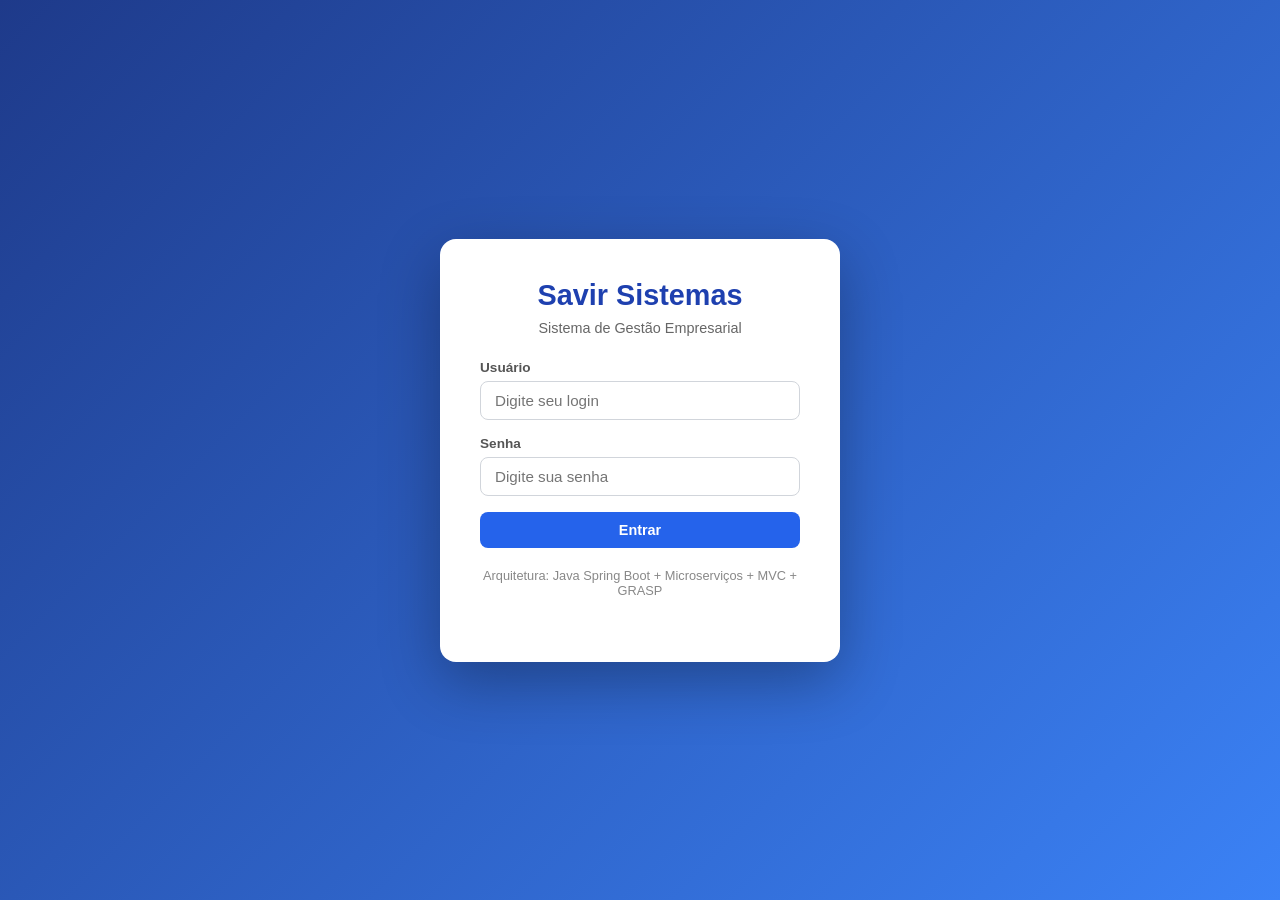
==== frontend/index.html @ a827de11 "Initial commit for Java EB deployment" ====
<!DOCTYPE html>
<html lang="pt-br">
<head>
  <meta charset="UTF-8">
  <meta name="viewport" content="width=device-width, initial-scale=1.0">
  <title>Savir Sistemas - Login</title>
  <link rel="stylesheet" href="css/style.css">
</head>
<body>
  <div class="login-container">
    <div class="login-card">
      <h2>Savir Sistemas</h2>
      <p>Sistema de Gestão Empresarial</p>
      <div id="error-msg" class="alert alert-error hidden"></div>
      <form id="login-form">
        <div class="form-group">
          <label for="login">Usuário</label>
          <input type="text" id="login" placeholder="Digite seu login" required>
        </div>
        <div class="form-group">
          <label for="password">Senha</label>
          <input type="password" id="password" placeholder="Digite sua senha" required>
        </div>
        <button type="submit" class="btn btn-primary" id="btn-login">Entrar</button>
      </form>
      <p style="text-align:center; margin-top:20px; color:#888; font-size:0.8rem;">
        Arquitetura: Java Spring Boot + Microserviços + MVC + GRASP
      </p>
    </div>
  </div>
  <script src="js/app.js"></script>
  <script>
    if (isLoggedIn()) window.location.href = 'dashboard.html';
    document.getElementById('login-form').addEventListener('submit', async (e) => {
      e.preventDefault();
      const btn = document.getElementById('btn-login');
      const err = document.getElementById('error-msg');
      btn.textContent = 'Entrando...'; btn.disabled = true;
      err.classList.add('hidden');
      try {
        await login(document.getElementById('login').value, document.getElementById('password').value);
      } catch (ex) {
        err.textContent = ex.message; err.classList.remove('hidden');
        btn.textContent = 'Entrar'; btn.disabled = false;
      }
    });
  </script>
</body>
</html>
---- frontend/css/style.css ----
/* ===== Savir Sistemas — CSS Puro (sem CDN) ===== */
* { margin: 0; padding: 0; box-sizing: border-box; }

body {
  font-family: 'Segoe UI', Tahoma, Geneva, Verdana, sans-serif;
  background: #f0f2f5;
  color: #333;
  min-height: 100vh;
}

/* Header */
.header {
  background: linear-gradient(135deg, #1e40af, #3b82f6);
  color: white;
  padding: 12px 24px;
  display: flex;
  justify-content: space-between;
  align-items: center;
  box-shadow: 0 2px 8px rgba(0,0,0,0.15);
}
.header h1 { font-size: 1.4rem; font-weight: 700; }
.header nav { display: flex; gap: 16px; align-items: center; }
.header nav a { color: rgba(255,255,255,0.9); text-decoration: none; font-size: 0.9rem; }
.header nav a:hover { color: white; }
.header .user-info { font-size: 0.85rem; color: rgba(255,255,255,0.8); }
.btn-logout {
  background: rgba(255,255,255,0.2);
  color: white;
  border: 1px solid rgba(255,255,255,0.3);
  padding: 6px 16px;
  border-radius: 6px;
  cursor: pointer;
  font-size: 0.85rem;
}
.btn-logout:hover { background: rgba(255,255,255,0.3); }

/* Login Page */
.login-container {
  display: flex;
  justify-content: center;
  align-items: center;
  min-height: 100vh;
  background: linear-gradient(135deg, #1e3a8a, #3b82f6);
}
.login-card {
  background: white;
  padding: 40px;
  border-radius: 16px;
  box-shadow: 0 20px 60px rgba(0,0,0,0.3);
  width: 100%;
  max-width: 400px;
}
.login-card h2 { text-align: center; color: #1e40af; margin-bottom: 8px; font-size: 1.8rem; }
.login-card p { text-align: center; color: #666; margin-bottom: 24px; font-size: 0.9rem; }

/* Forms */
.form-group { margin-bottom: 16px; }
.form-group label { display: block; font-weight: 600; margin-bottom: 6px; color: #555; font-size: 0.85rem; }
.form-group input, .form-group select {
  width: 100%;
  padding: 10px 14px;
  border: 1px solid #d1d5db;
  border-radius: 8px;
  font-size: 0.95rem;
  transition: border-color 0.2s;
}
.form-group input:focus, .form-group select:focus {
  outline: none;
  border-color: #3b82f6;
  box-shadow: 0 0 0 3px rgba(59,130,246,0.15);
}
.form-group input[readonly], .form-group input:disabled, .form-group select:disabled {
  background: #f3f4f6;
  color: #9ca3af;
  cursor: not-allowed;
}

/* Buttons */
.btn {
  padding: 10px 20px;
  border: none;
  border-radius: 8px;
  cursor: pointer;
  font-size: 0.9rem;
  font-weight: 600;
  transition: all 0.2s;
}
.btn-primary { background: #2563eb; color: white; width: 100%; }
.btn-primary:hover { background: #1d4ed8; }
.btn-success { background: #2563eb; color: white; }
.btn-success:hover { background: #1d4ed8; }
.btn-secondary { background: #e5e7eb; color: #374151; }
.btn-secondary:hover { background: #d1d5db; }
.btn-danger { background: #ef4444; color: white; }
.btn-danger:hover { background: #dc2626; }
.btn-sm { padding: 6px 14px; font-size: 0.8rem; }

/* Container */
.container { max-width: 1100px; margin: 24px auto; padding: 0 20px; }

/* Cards */
.card {
  background: white;
  border-radius: 12px;
  box-shadow: 0 1px 3px rgba(0,0,0,0.1);
  padding: 24px;
  margin-bottom: 20px;
}
.card-header {
  display: flex;
  justify-content: space-between;
  align-items: center;
  margin-bottom: 20px;
}
.card-header h2 { font-size: 1.5rem; color: #1f2937; }

/* Tables */
table { width: 100%; border-collapse: collapse; }
thead { background: #f9fafb; }
th { padding: 12px 16px; text-align: left; font-size: 0.75rem; font-weight: 600; color: #6b7280; text-transform: uppercase; letter-spacing: 0.05em; }
td { padding: 12px 16px; font-size: 0.9rem; border-top: 1px solid #f3f4f6; }
tr:hover { background: #f9fafb; }
.action-btn { background: none; border: none; cursor: pointer; font-size: 0.85rem; font-weight: 600; margin-right: 8px; }
.action-edit { color: #4f46e5; }
.action-edit:hover { color: #3730a3; }
.action-delete { color: #ef4444; }
.action-delete:hover { color: #dc2626; }

/* Dashboard */
.stats-grid { display: grid; grid-template-columns: repeat(auto-fit, minmax(200px, 1fr)); gap: 16px; margin-bottom: 24px; }
.stat-card {
  background: white;
  border-radius: 12px;
  padding: 24px;
  box-shadow: 0 1px 3px rgba(0,0,0,0.1);
  text-align: center;
}
.stat-card .stat-number { font-size: 2.5rem; font-weight: 700; color: #2563eb; }
.stat-card .stat-label { color: #6b7280; font-size: 0.9rem; margin-top: 4px; }

/* Modal overlay */
.modal-overlay {
  position: fixed; top: 0; left: 0; right: 0; bottom: 0;
  background: rgba(0,0,0,0.5);
  display: flex; justify-content: center; align-items: center;
  z-index: 1000;
}
.modal {
  background: white;
  border-radius: 16px;
  padding: 32px;
  width: 100%;
  max-width: 500px;
  box-shadow: 0 20px 60px rgba(0,0,0,0.3);
}
.modal h3 { margin-bottom: 20px; font-size: 1.3rem; }
.modal-actions { display: flex; gap: 12px; justify-content: flex-end; margin-top: 24px; }

/* Info banner */
.info-banner {
  padding: 12px 16px;
  border-radius: 8px;
  font-size: 0.85rem;
  margin-top: 16px;
}
.info-banner.admin { background: #eff6ff; color: #1e40af; border: 1px solid #bfdbfe; }
.info-banner.user { background: #fefce8; color: #854d0e; border: 1px solid #fde68a; }

/* Alert */
.alert { padding: 12px 16px; border-radius: 8px; margin-bottom: 16px; font-size: 0.9rem; }
.alert-error { background: #fef2f2; color: #991b1b; border: 1px solid #fecaca; }
.alert-success { background: #f0fdf4; color: #166534; border: 1px solid #bbf7d0; }

/* Responsive */
@media (max-width: 768px) {
  .header { flex-direction: column; gap: 8px; }
  .header nav { flex-wrap: wrap; justify-content: center; }
  .card-header { flex-direction: column; gap: 12px; }
  table { font-size: 0.8rem; }
  th, td { padding: 8px; }
  .stats-grid { grid-template-columns: 1fr 1fr; }
}

/* Dropdown */
.dropdown { position: relative; }
.dropdown-menu {
  display: none; position: absolute; top: 100%; left: 0;
  background: white; border-radius: 8px; box-shadow: 0 4px 12px rgba(0,0,0,0.15);
  min-width: 160px; z-index: 100; overflow: hidden;
}
.dropdown-menu.show { display: block; }
.dropdown-menu a {
  display: block; padding: 10px 16px; color: #333; text-decoration: none; font-size: 0.9rem;
}
.dropdown-menu a:hover { background: #f3f4f6; }

.hidden { display: none !important; }
.loading { text-align: center; padding: 40px; color: #6b7280; }
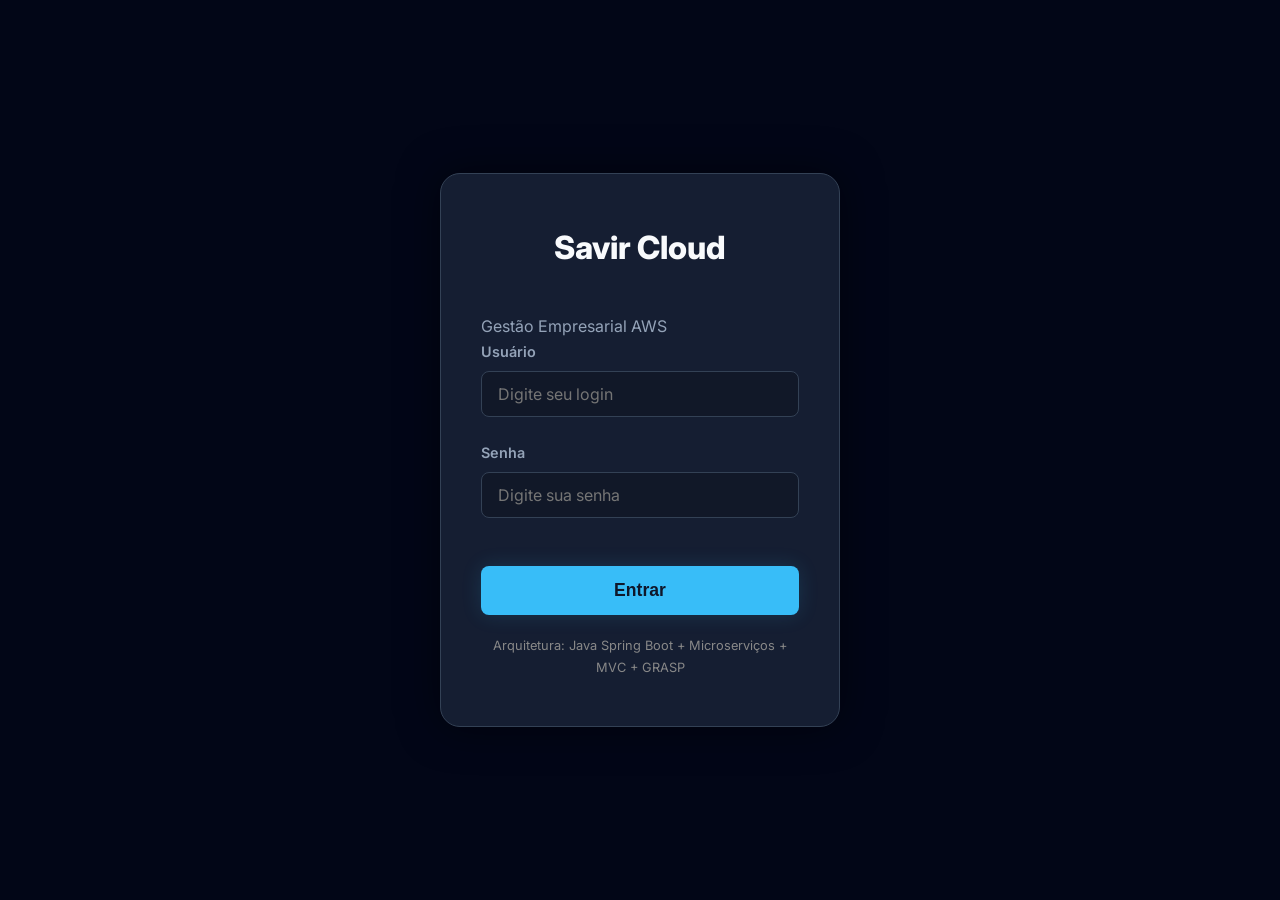
==== commit e9edae97: "Update system name to Savir Cloud and fix index body class" ====
--- a/frontend/index.html
+++ b/frontend/index.html
@@ -3,14 +3,14 @@
 <head>
   <meta charset="UTF-8">
   <meta name="viewport" content="width=device-width, initial-scale=1.0">
-  <title>Savir Sistemas - Login</title>
+  <title>Savir Cloud - Login</title>
   <link rel="stylesheet" href="css/style.css">
 </head>
-<body>
+<body class="login-body">
   <div class="login-container">
     <div class="login-card">
-      <h2>Savir Sistemas</h2>
-      <p>Sistema de Gestão Empresarial</p>
+      <h2>Savir Cloud</h2>
+      <p>Gestão Empresarial AWS</p>
       <div id="error-msg" class="alert alert-error hidden"></div>
       <form id="login-form">
         <div class="form-group">
--- a/frontend/css/style.css
+++ b/frontend/css/style.css
@@ -1,198 +1,382 @@
-/* ===== Savir Sistemas — CSS Puro (sem CDN) ===== */
-* { margin: 0; padding: 0; box-sizing: border-box; }
-
+/* Human-crafted Professional Dark Theme */
+@import url('https://fonts.googleapis.com/css2?family=Inter:wght@400;500;600;700;800&display=swap');
+
+:root {
+  /* Deep Dark Theme Colors */
+  --bg-color: #0b1120; /* Very dark blue/black */
+  --card-bg: #151e32;  /* Elevated dark */
+  --card-hover: #1e293b;
+  
+  --text-primary: #f8fafc;
+  --text-secondary: #94a3b8;
+  --border-color: #334155;
+  
+  /* Vibrant Accents */
+  --accent: #38bdf8; /* Vibrant Sky Blue */
+  --accent-hover: #0ea5e9;
+  --danger: #f43f5e; /* Rose */
+  --success: #10b981; /* Emerald */
+  --warning: #f59e0b;
+  
+  --shadow-sm: 0 4px 6px -1px rgba(0, 0, 0, 0.5);
+  --shadow-glow: 0 0 20px rgba(56, 189, 248, 0.15);
+  --radius: 12px;
+}
+
+* { box-sizing: border-box; margin: 0; padding: 0; }
 body {
-  font-family: 'Segoe UI', Tahoma, Geneva, Verdana, sans-serif;
-  background: #f0f2f5;
-  color: #333;
+  font-family: 'Inter', sans-serif;
+  background-color: var(--bg-color);
+  color: var(--text-primary);
+  line-height: 1.6;
+  -webkit-font-smoothing: antialiased;
+  background-image: radial-gradient(circle at top right, #152445, transparent 400px);
   min-height: 100vh;
 }
 
 /* Header */
 .header {
-  background: linear-gradient(135deg, #1e40af, #3b82f6);
-  color: white;
-  padding: 12px 24px;
+  background-color: rgba(15, 23, 42, 0.7);
+  backdrop-filter: blur(12px);
+  -webkit-backdrop-filter: blur(12px);
+  border-bottom: 1px solid var(--border-color);
+  padding: 0 2rem;
+  height: 70px;
   display: flex;
   justify-content: space-between;
   align-items: center;
-  box-shadow: 0 2px 8px rgba(0,0,0,0.15);
-}
-.header h1 { font-size: 1.4rem; font-weight: 700; }
-.header nav { display: flex; gap: 16px; align-items: center; }
-.header nav a { color: rgba(255,255,255,0.9); text-decoration: none; font-size: 0.9rem; }
-.header nav a:hover { color: white; }
-.header .user-info { font-size: 0.85rem; color: rgba(255,255,255,0.8); }
-.btn-logout {
-  background: rgba(255,255,255,0.2);
-  color: white;
-  border: 1px solid rgba(255,255,255,0.3);
+  position: sticky;
+  top: 0;
+  z-index: 100;
+}
+.header-logo {
+  font-size: 1.3rem;
+  font-weight: 800;
+  display: flex;
+  align-items: center;
+  gap: 12px;
+  letter-spacing: -0.5px;
+  color: #ffffff;
+}
+.header-logo svg {
+  color: var(--accent);
+  filter: drop-shadow(0 0 8px var(--accent));
+}
+
+.nav-menu {
+  display: flex;
+  gap: 24px;
+  align-items: center;
+}
+.nav-link {
+  text-decoration: none;
+  color: var(--text-secondary);
+  font-size: 0.95rem;
+  font-weight: 600;
+  transition: all 0.2s;
+  padding: 8px 16px;
+  border-radius: 8px;
+}
+.nav-link:hover {
+  color: var(--text-primary);
+  background-color: rgba(255, 255, 255, 0.05);
+}
+
+.header-actions {
+  display: flex;
+  align-items: center;
+  gap: 16px;
+}
+.user-badge {
+  display: flex;
+  align-items: center;
+  gap: 8px;
+  font-size: 0.9rem;
+  font-weight: 600;
+  color: var(--accent);
+  background-color: rgba(56, 189, 248, 0.1);
   padding: 6px 16px;
-  border-radius: 6px;
-  cursor: pointer;
-  font-size: 0.85rem;
-}
-.btn-logout:hover { background: rgba(255,255,255,0.3); }
-
-/* Login Page */
-.login-container {
-  display: flex;
-  justify-content: center;
-  align-items: center;
-  min-height: 100vh;
-  background: linear-gradient(135deg, #1e3a8a, #3b82f6);
-}
-.login-card {
-  background: white;
-  padding: 40px;
-  border-radius: 16px;
-  box-shadow: 0 20px 60px rgba(0,0,0,0.3);
-  width: 100%;
-  max-width: 400px;
-}
-.login-card h2 { text-align: center; color: #1e40af; margin-bottom: 8px; font-size: 1.8rem; }
-.login-card p { text-align: center; color: #666; margin-bottom: 24px; font-size: 0.9rem; }
-
-/* Forms */
-.form-group { margin-bottom: 16px; }
-.form-group label { display: block; font-weight: 600; margin-bottom: 6px; color: #555; font-size: 0.85rem; }
-.form-group input, .form-group select {
-  width: 100%;
-  padding: 10px 14px;
-  border: 1px solid #d1d5db;
-  border-radius: 8px;
+  border-radius: 20px;
+  border: 1px solid rgba(56, 189, 248, 0.2);
+}
+
+/* Dropdown */
+.dropdown { position: relative; }
+.dropdown-content {
+  display: none; /* Changed: purely controlled by JS class .show */
+  position: absolute;
+  top: 100%;
+  left: 0;
+  background: #0f172a;
+  border: 1px solid var(--border-color);
+  border-radius: var(--radius);
+  box-shadow: 0 20px 40px rgba(0, 0, 0, 0.6);
+  min-width: 180px;
+  padding: 8px 0;
+  margin-top: 12px;
+  z-index: 200;
+}
+.dropdown-content.show {
+  display: block;
+  animation: slideDown 0.2s cubic-bezier(0.16, 1, 0.3, 1);
+}
+@keyframes slideDown {
+  from { opacity: 0; transform: translateY(-10px); }
+  to { opacity: 1; transform: translateY(0); }
+}
+
+.dropdown-content a {
+  display: block;
+  padding: 12px 20px;
+  color: var(--text-secondary);
+  text-decoration: none;
   font-size: 0.95rem;
-  transition: border-color 0.2s;
-}
-.form-group input:focus, .form-group select:focus {
-  outline: none;
-  border-color: #3b82f6;
-  box-shadow: 0 0 0 3px rgba(59,130,246,0.15);
-}
-.form-group input[readonly], .form-group input:disabled, .form-group select:disabled {
-  background: #f3f4f6;
-  color: #9ca3af;
-  cursor: not-allowed;
-}
+  font-weight: 500;
+  transition: all 0.2s;
+}
+.dropdown-content a:hover {
+  background: var(--card-bg);
+  color: var(--text-primary);
+  padding-left: 24px; /* Give it a little slide effect */
+}
+
+/* Layout */
+.container {
+  max-width: 1200px;
+  margin: 3rem auto;
+  padding: 0 1.5rem;
+}
+.card {
+  background: var(--card-bg);
+  border: 1px solid var(--border-color);
+  border-radius: var(--radius);
+  padding: 2rem;
+  margin-bottom: 1.5rem;
+  box-shadow: var(--shadow-sm);
+  transition: transform 0.2s, box-shadow 0.2s;
+}
+.card:hover {
+  border-color: #475569;
+}
+.card-header {
+  display: flex;
+  justify-content: space-between;
+  align-items: center;
+  margin-bottom: 2rem;
+  border-bottom: 1px solid var(--border-color);
+  padding-bottom: 1rem;
+}
+.card-header h2 {
+  font-size: 1.5rem;
+  font-weight: 800;
+  color: var(--text-primary);
+  letter-spacing: -0.5px;
+}
+
+/* Typography & Lists */
+h3 { font-size: 1.15rem; font-weight: 700; margin-bottom: 16px; color: var(--text-primary); }
+p { font-size: 1rem; color: var(--text-secondary); line-height: 1.7; }
 
 /* Buttons */
 .btn {
   padding: 10px 20px;
+  border-radius: 8px;
+  font-size: 0.95rem;
+  font-weight: 600;
+  cursor: pointer;
   border: none;
-  border-radius: 8px;
-  cursor: pointer;
-  font-size: 0.9rem;
-  font-weight: 600;
   transition: all 0.2s;
-}
-.btn-primary { background: #2563eb; color: white; width: 100%; }
-.btn-primary:hover { background: #1d4ed8; }
-.btn-success { background: #2563eb; color: white; }
-.btn-success:hover { background: #1d4ed8; }
-.btn-secondary { background: #e5e7eb; color: #374151; }
-.btn-secondary:hover { background: #d1d5db; }
-.btn-danger { background: #ef4444; color: white; }
-.btn-danger:hover { background: #dc2626; }
-.btn-sm { padding: 6px 14px; font-size: 0.8rem; }
-
-/* Container */
-.container { max-width: 1100px; margin: 24px auto; padding: 0 20px; }
-
-/* Cards */
-.card {
-  background: white;
-  border-radius: 12px;
-  box-shadow: 0 1px 3px rgba(0,0,0,0.1);
-  padding: 24px;
-  margin-bottom: 20px;
-}
-.card-header {
-  display: flex;
-  justify-content: space-between;
-  align-items: center;
-  margin-bottom: 20px;
-}
-.card-header h2 { font-size: 1.5rem; color: #1f2937; }
+  display: inline-flex;
+  align-items: center;
+  gap: 8px;
+}
+.btn-primary, .btn-success {
+  background: var(--accent);
+  color: #0f172a; /* Dark text on bright background for high contrast */
+  box-shadow: var(--shadow-glow);
+}
+.btn-primary:hover, .btn-success:hover {
+  background: #7dd3fc;
+  transform: translateY(-2px);
+  box-shadow: 0 0 25px rgba(56, 189, 248, 0.4);
+}
+.btn-outline {
+  background: transparent;
+  border: 1px solid var(--border-color);
+  color: var(--text-primary);
+}
+.btn-outline:hover {
+  background: var(--card-hover);
+  border-color: var(--text-secondary);
+}
+.btn-secondary {
+  background: var(--border-color);
+  color: var(--text-primary);
+}
+.btn-secondary:hover {
+  background: #475569;
+}
+
+/* Dashboard Stats */
+.stats-grid {
+  display: grid;
+  grid-template-columns: repeat(3, 1fr);
+  gap: 1.5rem;
+}
+.stat-card {
+  padding: 2rem;
+  background: linear-gradient(145deg, var(--card-bg), #0f172a);
+  border: 1px solid var(--border-color);
+  border-radius: var(--radius);
+  display: flex;
+  flex-direction: column;
+  position: relative;
+  overflow: hidden;
+}
+/* Cool glowing line at the top of stats */
+.stat-card::before {
+  content: '';
+  position: absolute;
+  top: 0; left: 0; right: 0; height: 3px;
+  background: var(--accent);
+}
+.stat-card:nth-child(2)::before { background: var(--success); } 
+.stat-card:nth-child(3)::before { background: var(--warning); } 
+
+.stat-label {
+  font-size: 0.85rem;
+  font-weight: 700;
+  text-transform: uppercase;
+  color: var(--text-secondary);
+  letter-spacing: 1px;
+  margin-bottom: 12px;
+}
+.stat-number {
+  font-size: 3rem;
+  font-weight: 800;
+  color: var(--text-primary);
+  line-height: 1;
+}
+
+/* Activity Feed */
+.activity-feed { display: flex; flex-direction: column; gap: 0; margin-top: 10px; }
+.activity-item {
+  display: flex;
+  align-items: flex-start;
+  gap: 16px;
+  padding: 16px;
+  background: transparent;
+  border-bottom: 1px solid var(--border-color);
+  transition: background 0.2s;
+}
+.activity-item:hover {
+  background: rgba(255, 255, 255, 0.02);
+}
+.activity-item:last-child { border-bottom: none; }
+.activity-dot { 
+  width: 12px; height: 12px; 
+  border-radius: 50%; 
+  margin-top: 5px;
+}
+.activity-dot.blue { background: var(--accent); box-shadow: 0 0 10px var(--accent); }
+.activity-dot.green { background: var(--success); box-shadow: 0 0 10px var(--success); }
+.activity-dot.red { background: var(--danger); box-shadow: 0 0 10px var(--danger); }
+.activity-content { flex: 1; font-size: 0.95rem; font-weight: 500; color: var(--text-primary); }
+.activity-time { font-size: 0.8rem; color: var(--text-secondary); display: block; margin-top: 4px; font-weight: 500;}
 
 /* Tables */
-table { width: 100%; border-collapse: collapse; }
-thead { background: #f9fafb; }
-th { padding: 12px 16px; text-align: left; font-size: 0.75rem; font-weight: 600; color: #6b7280; text-transform: uppercase; letter-spacing: 0.05em; }
-td { padding: 12px 16px; font-size: 0.9rem; border-top: 1px solid #f3f4f6; }
-tr:hover { background: #f9fafb; }
-.action-btn { background: none; border: none; cursor: pointer; font-size: 0.85rem; font-weight: 600; margin-right: 8px; }
-.action-edit { color: #4f46e5; }
-.action-edit:hover { color: #3730a3; }
-.action-delete { color: #ef4444; }
-.action-delete:hover { color: #dc2626; }
-
-/* Dashboard */
-.stats-grid { display: grid; grid-template-columns: repeat(auto-fit, minmax(200px, 1fr)); gap: 16px; margin-bottom: 24px; }
-.stat-card {
-  background: white;
-  border-radius: 12px;
-  padding: 24px;
-  box-shadow: 0 1px 3px rgba(0,0,0,0.1);
-  text-align: center;
-}
-.stat-card .stat-number { font-size: 2.5rem; font-weight: 700; color: #2563eb; }
-.stat-card .stat-label { color: #6b7280; font-size: 0.9rem; margin-top: 4px; }
-
-/* Modal overlay */
-.modal-overlay {
-  position: fixed; top: 0; left: 0; right: 0; bottom: 0;
-  background: rgba(0,0,0,0.5);
-  display: flex; justify-content: center; align-items: center;
-  z-index: 1000;
-}
-.modal {
-  background: white;
-  border-radius: 16px;
-  padding: 32px;
-  width: 100%;
-  max-width: 500px;
-  box-shadow: 0 20px 60px rgba(0,0,0,0.3);
-}
-.modal h3 { margin-bottom: 20px; font-size: 1.3rem; }
-.modal-actions { display: flex; gap: 12px; justify-content: flex-end; margin-top: 24px; }
-
-/* Info banner */
-.info-banner {
-  padding: 12px 16px;
-  border-radius: 8px;
-  font-size: 0.85rem;
-  margin-top: 16px;
-}
-.info-banner.admin { background: #eff6ff; color: #1e40af; border: 1px solid #bfdbfe; }
-.info-banner.user { background: #fefce8; color: #854d0e; border: 1px solid #fde68a; }
-
-/* Alert */
-.alert { padding: 12px 16px; border-radius: 8px; margin-bottom: 16px; font-size: 0.9rem; }
-.alert-error { background: #fef2f2; color: #991b1b; border: 1px solid #fecaca; }
-.alert-success { background: #f0fdf4; color: #166534; border: 1px solid #bbf7d0; }
-
-/* Responsive */
-@media (max-width: 768px) {
-  .header { flex-direction: column; gap: 8px; }
-  .header nav { flex-wrap: wrap; justify-content: center; }
-  .card-header { flex-direction: column; gap: 12px; }
-  table { font-size: 0.8rem; }
-  th, td { padding: 8px; }
-  .stats-grid { grid-template-columns: 1fr 1fr; }
-}
-
-/* Dropdown */
-.dropdown { position: relative; }
-.dropdown-menu {
-  display: none; position: absolute; top: 100%; left: 0;
-  background: white; border-radius: 8px; box-shadow: 0 4px 12px rgba(0,0,0,0.15);
-  min-width: 160px; z-index: 100; overflow: hidden;
-}
-.dropdown-menu.show { display: block; }
-.dropdown-menu a {
-  display: block; padding: 10px 16px; color: #333; text-decoration: none; font-size: 0.9rem;
-}
-.dropdown-menu a:hover { background: #f3f4f6; }
-
+table { width: 100%; border-collapse: separate; border-spacing: 0; }
+th { 
+  text-align: left; 
+  padding: 16px; 
+  border-bottom: 1px solid var(--border-color); 
+  background: rgba(0,0,0,0.2);
+  font-size: 0.85rem; 
+  font-weight: 700; 
+  color: var(--text-secondary); 
+  text-transform: uppercase;
+  letter-spacing: 0.5px;
+}
+th:first-child { border-top-left-radius: 8px; }
+th:last-child { border-top-right-radius: 8px; }
+
+td { 
+  padding: 16px; 
+  border-bottom: 1px solid var(--border-color); 
+  font-size: 0.95rem; 
+  color: var(--text-primary);
+  font-weight: 500;
+}
+tr:last-child td { border-bottom: none; }
+tr:hover td { background-color: rgba(255, 255, 255, 0.02); }
+
+.action-btn { 
+  background: none; border: none; cursor: pointer; 
+  font-size: 0.9rem; margin-right: 12px; font-weight: 700; 
+  padding: 6px 12px; border-radius: 6px; transition: all 0.2s;
+}
+.action-edit { color: var(--accent); background: rgba(56, 189, 248, 0.1); }
+.action-edit:hover { background: var(--accent); color: #0f172a; }
+.action-delete { color: var(--danger); background: rgba(244, 63, 94, 0.1); }
+.action-delete:hover { background: var(--danger); color: #fff; }
+
+/* Modals */
+.modal-overlay { 
+  position: fixed; inset: 0; 
+  background: rgba(0, 0, 0, 0.8); 
+  backdrop-filter: blur(8px);
+  display: flex; align-items: center; justify-content: center; z-index: 1000; 
+  animation: fadeIn 0.2s ease-out;
+}
+.modal { 
+  background: var(--card-bg); width: 100%; max-width: 480px; 
+  padding: 2.5rem; border-radius: 16px; 
+  border: 1px solid var(--border-color);
+  box-shadow: 0 25px 50px -12px rgba(0, 0, 0, 0.5); 
+  animation: slideUp 0.3s cubic-bezier(0.16, 1, 0.3, 1);
+}
+.modal h3 { margin-bottom: 1.5rem; font-size: 1.5rem; font-weight: 800; color: var(--text-primary); }
 .hidden { display: none !important; }
-.loading { text-align: center; padding: 40px; color: #6b7280; }
+
+/* Forms */
+.form-group { margin-bottom: 1.5rem; }
+.form-group label { display: block; font-size: 0.9rem; font-weight: 600; margin-bottom: 8px; color: var(--text-secondary); }
+.form-group input, .form-group select { 
+  width: 100%; padding: 12px 16px; 
+  border: 1px solid var(--border-color); 
+  border-radius: 8px; font-size: 1rem; font-family: inherit; 
+  transition: all 0.2s; 
+  background: rgba(0,0,0,0.2);
+  color: var(--text-primary);
+}
+.form-group input:focus, .form-group select:focus { 
+  outline: none; border-color: var(--accent); 
+  box-shadow: 0 0 0 3px rgba(56, 189, 248, 0.15); 
+}
+.form-group input[readonly], .form-group input:disabled { background: rgba(255,255,255,0.05); color: #64748b; cursor: not-allowed; }
+.modal-actions { display: flex; justify-content: flex-end; gap: 12px; margin-top: 2.5rem; }
+
+/* Alerts */
+.info-banner { 
+  padding: 16px 20px; border-radius: 8px; font-size: 0.95rem; font-weight: 600; 
+  margin-bottom: 1.5rem; border: 1px solid var(--border-color); 
+  display: flex; align-items: center; gap: 12px;
+}
+.info-banner.admin { background: rgba(16, 185, 129, 0.1); color: var(--success); border-left: 4px solid var(--success); }
+.info-banner.user { background: rgba(255, 255, 255, 0.05); color: var(--text-secondary); border-left: 4px solid var(--text-secondary); }
+
+/* Login */
+.login-body { display: flex; align-items: center; justify-content: center; background: #020617; }
+.login-card { 
+  width: 100%; max-width: 400px; padding: 3rem 2.5rem; 
+  border-radius: 20px; 
+  background: var(--card-bg);
+  border: 1px solid var(--border-color);
+  box-shadow: 0 0 40px rgba(0,0,0,0.5);
+}
+.login-card h2 { margin-bottom: 2.5rem; font-size: 2rem; font-weight: 800; text-align: center; color: var(--text-primary); }
+.login-card .btn { width: 100%; padding: 14px; justify-content: center; margin-top: 1.5rem; font-size: 1.1rem; }
+
+/* Animations */
+@keyframes fadeIn { from { opacity: 0; } to { opacity: 1; } }
+@keyframes slideUp { from { opacity: 0; transform: translateY(20px); } to { opacity: 1; transform: translateY(0); } }
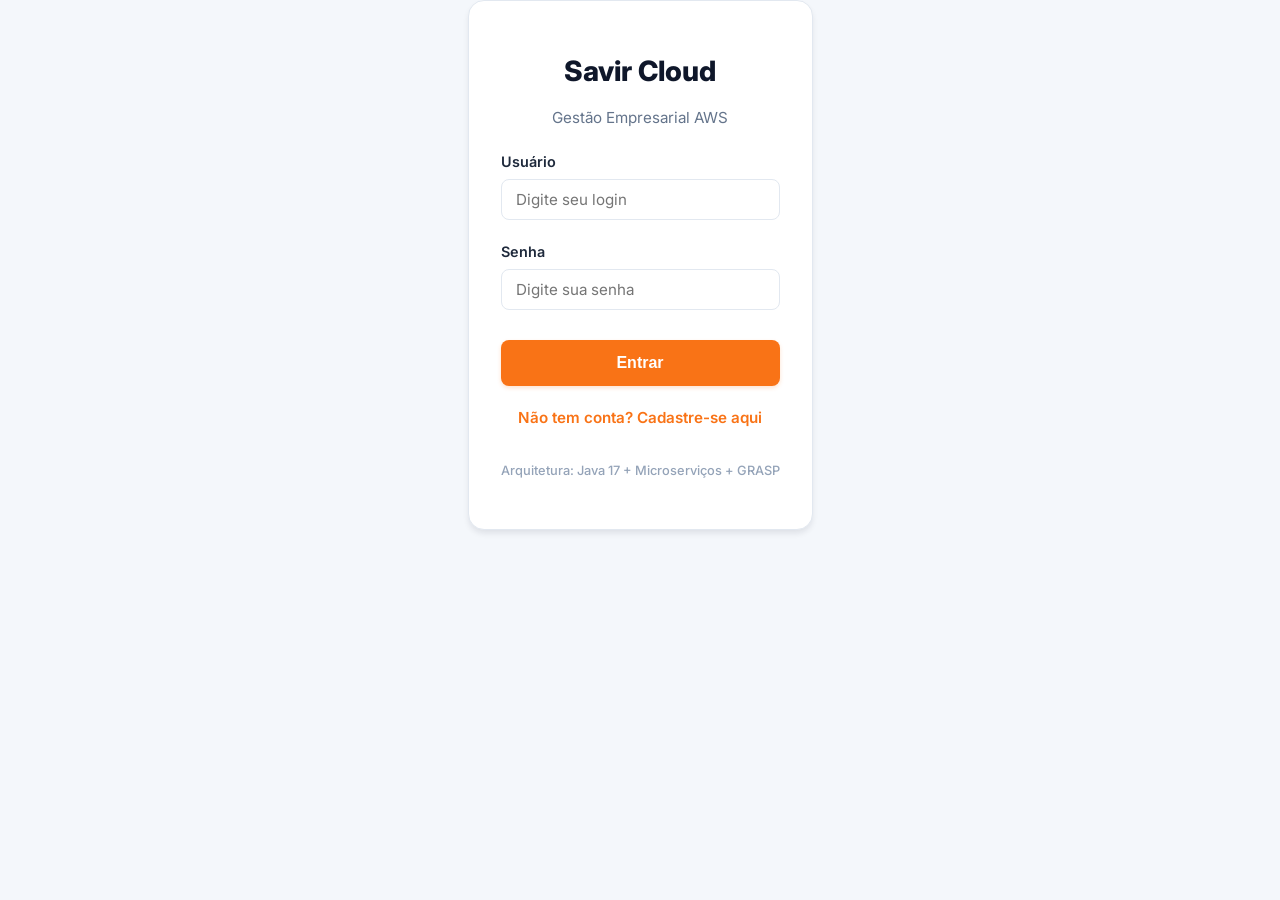
==== commit 2ca150b4: "feat: Adicionado formulário de cadastro de usuário na tela de login" ====
--- a/frontend/index.html
+++ b/frontend/index.html
@@ -5,13 +5,30 @@
   <meta name="viewport" content="width=device-width, initial-scale=1.0">
   <title>Savir Cloud - Login</title>
   <link rel="stylesheet" href="css/style.css">
+  <style>
+    .toggle-link {
+      display: block;
+      text-align: center;
+      margin-top: 20px;
+      color: var(--accent-coral);
+      cursor: pointer;
+      font-weight: 600;
+      font-size: 0.95rem;
+      text-decoration: none;
+    }
+    .toggle-link:hover { text-decoration: underline; }
+  </style>
 </head>
 <body class="login-body">
   <div class="login-container">
-    <div class="login-card">
+    
+    <!-- LOGIN CARD -->
+    <div class="login-card" id="login-view">
       <h2>Savir Cloud</h2>
-      <p>Gestão Empresarial AWS</p>
-      <div id="error-msg" class="alert alert-error hidden"></div>
+      <p style="text-align:center; color:var(--text-secondary); margin-top:-20px; margin-bottom:20px;">Gestão Empresarial AWS</p>
+      
+      <div id="login-error" class="hidden" style="color:var(--danger); background:rgba(239,68,68,0.1); padding:10px; border-radius:8px; margin-bottom:15px; font-weight:600; text-align:center;"></div>
+      
       <form id="login-form">
         <div class="form-group">
           <label for="login">Usuário</label>
@@ -21,20 +38,70 @@
           <label for="password">Senha</label>
           <input type="password" id="password" placeholder="Digite sua senha" required>
         </div>
-        <button type="submit" class="btn btn-primary" id="btn-login">Entrar</button>
+        <button type="submit" class="btn btn-primary" id="btn-login" style="width:100%; padding:14px; margin-top:10px; justify-content:center;">Entrar</button>
       </form>
-      <p style="text-align:center; margin-top:20px; color:#888; font-size:0.8rem;">
-        Arquitetura: Java Spring Boot + Microserviços + MVC + GRASP
+      
+      <a class="toggle-link" onclick="toggleView('register')">Não tem conta? Cadastre-se aqui</a>
+      
+      <p style="text-align:center; margin-top:30px; color:#94a3b8; font-size:0.8rem; font-weight:500;">
+        Arquitetura: Java 17 + Microserviços + GRASP
       </p>
     </div>
+
+    <!-- REGISTER CARD -->
+    <div class="login-card hidden" id="register-view">
+      <h2>Criar Conta</h2>
+      <p style="text-align:center; color:var(--text-secondary); margin-top:-20px; margin-bottom:20px;">Junte-se ao Savir Cloud</p>
+      
+      <div id="register-msg" class="hidden" style="padding:10px; border-radius:8px; margin-bottom:15px; font-weight:600; text-align:center;"></div>
+      
+      <form id="register-form">
+        <div class="form-group">
+          <label for="reg-name">Nome Completo</label>
+          <input type="text" id="reg-name" placeholder="Ex: João Silva" required>
+        </div>
+        <div class="form-group">
+          <label for="reg-email">E-mail</label>
+          <input type="email" id="reg-email" placeholder="Ex: joao@email.com" required>
+        </div>
+        <div class="form-group">
+          <label for="reg-login">Login de Usuário</label>
+          <input type="text" id="reg-login" placeholder="Ex: joao.silva" required>
+        </div>
+        <div class="form-group">
+          <label for="reg-password">Crie uma Senha</label>
+          <input type="password" id="reg-password" placeholder="Mínimo 3 caracteres" required>
+        </div>
+        <button type="submit" class="btn btn-primary" id="btn-register" style="width:100%; padding:14px; margin-top:10px; justify-content:center;">Criar Conta Grátis</button>
+      </form>
+      
+      <a class="toggle-link" style="color:var(--text-secondary)" onclick="toggleView('login')">Voltar para o Login</a>
+    </div>
+
   </div>
+
   <script src="js/app.js"></script>
   <script>
     if (isLoggedIn()) window.location.href = 'dashboard.html';
+
+    // View Toggling
+    function toggleView(view) {
+      document.getElementById('login-error').classList.add('hidden');
+      document.getElementById('register-msg').classList.add('hidden');
+      if (view === 'register') {
+        document.getElementById('login-view').classList.add('hidden');
+        document.getElementById('register-view').classList.remove('hidden');
+      } else {
+        document.getElementById('register-view').classList.add('hidden');
+        document.getElementById('login-view').classList.remove('hidden');
+      }
+    }
+
+    // Login Form
     document.getElementById('login-form').addEventListener('submit', async (e) => {
       e.preventDefault();
       const btn = document.getElementById('btn-login');
-      const err = document.getElementById('error-msg');
+      const err = document.getElementById('login-error');
       btn.textContent = 'Entrando...'; btn.disabled = true;
       err.classList.add('hidden');
       try {
@@ -44,6 +111,54 @@
         btn.textContent = 'Entrar'; btn.disabled = false;
       }
     });
+
+    // Register Form
+    document.getElementById('register-form').addEventListener('submit', async (e) => {
+      e.preventDefault();
+      const btn = document.getElementById('btn-register');
+      const msgBox = document.getElementById('register-msg');
+      btn.textContent = 'Criando conta...'; btn.disabled = true;
+      msgBox.classList.add('hidden');
+      
+      const payload = {
+        name: document.getElementById('reg-name').value,
+        email: document.getElementById('reg-email').value,
+        login: document.getElementById('reg-login').value,
+        password: document.getElementById('reg-password').value,
+        profile: 'Usuário' // Default profile
+      };
+
+      try {
+        const response = await fetch(API_AUTH + '/users', {
+          method: 'POST',
+          headers: { 'Content-Type': 'application/json' },
+          body: JSON.stringify(payload)
+        });
+        
+        if (!response.ok) {
+          const errData = await response.json();
+          throw new Error(errData.error || 'Erro ao criar conta');
+        }
+        
+        // Success
+        msgBox.textContent = 'Conta criada com sucesso! Faça login para entrar.';
+        msgBox.style.color = '#10b981'; // Success Green
+        msgBox.style.background = 'rgba(16, 185, 129, 0.1)';
+        msgBox.classList.remove('hidden');
+        
+        document.getElementById('register-form').reset();
+        btn.textContent = 'Criar Conta Grátis'; btn.disabled = false;
+        
+        // Auto-switch to login after 2 seconds
+        setTimeout(() => toggleView('login'), 2000);
+      } catch (ex) {
+        msgBox.textContent = ex.message;
+        msgBox.style.color = 'var(--danger)';
+        msgBox.style.background = 'rgba(239, 68, 68, 0.1)';
+        msgBox.classList.remove('hidden');
+        btn.textContent = 'Criar Conta Grátis'; btn.disabled = false;
+      }
+    });
   </script>
 </body>
 </html>
--- a/frontend/css/style.css
+++ b/frontend/css/style.css
@@ -1,25 +1,26 @@
-/* Human-crafted Professional Dark Theme */
-@import url('https://fonts.googleapis.com/css2?family=Inter:wght@400;500;600;700;800&display=swap');
+/* Balanced Human-Crafted SaaS Theme (Navy & Coral) */
+@import url('https://fonts.googleapis.com/css2?family=Inter:wght@400;500;600;700&display=swap');
 
 :root {
-  /* Deep Dark Theme Colors */
-  --bg-color: #0b1120; /* Very dark blue/black */
-  --card-bg: #151e32;  /* Elevated dark */
-  --card-hover: #1e293b;
+  /* Soft Background & Clean Cards */
+  --bg-color: #f4f7fb; 
+  --card-bg: #ffffff;
   
-  --text-primary: #f8fafc;
-  --text-secondary: #94a3b8;
-  --border-color: #334155;
+  /* Primary Text */
+  --text-primary: #1e293b; /* Dark Slate */
+  --text-secondary: #64748b;
+  --border-color: #e2e8f0;
   
-  /* Vibrant Accents */
-  --accent: #38bdf8; /* Vibrant Sky Blue */
-  --accent-hover: #0ea5e9;
-  --danger: #f43f5e; /* Rose */
-  --success: #10b981; /* Emerald */
-  --warning: #f59e0b;
+  /* Brand Complementary Palette */
+  --brand-navy: #0f172a; /* Deep Navy Header */
+  --accent-coral: #f97316; /* Vibrant Coral/Orange for buttons/accents */
+  --accent-coral-hover: #ea580c;
   
-  --shadow-sm: 0 4px 6px -1px rgba(0, 0, 0, 0.5);
-  --shadow-glow: 0 0 20px rgba(56, 189, 248, 0.15);
+  --success: #059669; /* Emerald for success */
+  --danger: #ef4444; /* Red for errors */
+  
+  --shadow-sm: 0 1px 3px rgba(15, 23, 42, 0.08);
+  --shadow-md: 0 4px 6px -1px rgba(15, 23, 42, 0.1);
   --radius: 12px;
 }
 
@@ -30,120 +31,119 @@
   color: var(--text-primary);
   line-height: 1.6;
   -webkit-font-smoothing: antialiased;
-  background-image: radial-gradient(circle at top right, #152445, transparent 400px);
-  min-height: 100vh;
 }
 
 /* Header */
 .header {
-  background-color: rgba(15, 23, 42, 0.7);
-  backdrop-filter: blur(12px);
-  -webkit-backdrop-filter: blur(12px);
-  border-bottom: 1px solid var(--border-color);
+  background-color: var(--brand-navy);
+  color: #ffffff;
   padding: 0 2rem;
-  height: 70px;
+  height: 64px;
   display: flex;
   justify-content: space-between;
   align-items: center;
+  box-shadow: 0 2px 10px rgba(0,0,0,0.1);
   position: sticky;
   top: 0;
   z-index: 100;
 }
 .header-logo {
-  font-size: 1.3rem;
-  font-weight: 800;
-  display: flex;
-  align-items: center;
-  gap: 12px;
+  font-size: 1.25rem;
+  font-weight: 700;
+  display: flex;
+  align-items: center;
+  gap: 10px;
   letter-spacing: -0.5px;
-  color: #ffffff;
 }
 .header-logo svg {
-  color: var(--accent);
-  filter: drop-shadow(0 0 8px var(--accent));
+  color: var(--accent-coral);
 }
 
 .nav-menu {
   display: flex;
-  gap: 24px;
+  gap: 20px;
   align-items: center;
 }
 .nav-link {
   text-decoration: none;
-  color: var(--text-secondary);
+  color: #cbd5e1;
   font-size: 0.95rem;
+  font-weight: 500;
+  transition: all 0.2s;
+  padding: 6px 12px;
+  border-radius: 6px;
+}
+.nav-link:hover {
+  color: #ffffff;
+  background-color: rgba(255, 255, 255, 0.1);
+}
+
+.header-actions {
+  display: flex;
+  align-items: center;
+  gap: 16px;
+}
+
+/* User Badge - Cleaned up to match site */
+.user-badge {
+  display: flex;
+  align-items: center;
+  gap: 8px;
+  font-size: 0.85rem;
   font-weight: 600;
-  transition: all 0.2s;
-  padding: 8px 16px;
-  border-radius: 8px;
-}
-.nav-link:hover {
-  color: var(--text-primary);
-  background-color: rgba(255, 255, 255, 0.05);
-}
-
-.header-actions {
-  display: flex;
-  align-items: center;
-  gap: 16px;
-}
-.user-badge {
-  display: flex;
-  align-items: center;
-  gap: 8px;
-  font-size: 0.9rem;
-  font-weight: 600;
-  color: var(--accent);
-  background-color: rgba(56, 189, 248, 0.1);
-  padding: 6px 16px;
+  color: #ffffff;
+  background-color: rgba(255, 255, 255, 0.1);
+  padding: 6px 14px;
   border-radius: 20px;
-  border: 1px solid rgba(56, 189, 248, 0.2);
-}
+  border: 1px solid rgba(255, 255, 255, 0.2);
+}
+.user-badge svg { color: var(--accent-coral); }
 
 /* Dropdown */
 .dropdown { position: relative; }
 .dropdown-content {
-  display: none; /* Changed: purely controlled by JS class .show */
+  display: none; /* Controlled by JS .show */
   position: absolute;
   top: 100%;
   left: 0;
-  background: #0f172a;
-  border: 1px solid var(--border-color);
-  border-radius: var(--radius);
-  box-shadow: 0 20px 40px rgba(0, 0, 0, 0.6);
+  background: var(--card-bg);
+  border: 1px solid var(--border-color);
+  border-radius: 8px;
+  box-shadow: var(--shadow-md);
   min-width: 180px;
-  padding: 8px 0;
-  margin-top: 12px;
+  padding: 6px 0;
+  margin-top: 10px;
   z-index: 200;
 }
 .dropdown-content.show {
   display: block;
-  animation: slideDown 0.2s cubic-bezier(0.16, 1, 0.3, 1);
+  animation: slideDown 0.2s ease-out;
 }
 @keyframes slideDown {
-  from { opacity: 0; transform: translateY(-10px); }
+  from { opacity: 0; transform: translateY(-5px); }
   to { opacity: 1; transform: translateY(0); }
 }
 
 .dropdown-content a {
   display: block;
-  padding: 12px 20px;
-  color: var(--text-secondary);
+  padding: 10px 16px;
+  color: var(--text-primary);
   text-decoration: none;
-  font-size: 0.95rem;
+  font-size: 0.9rem;
   font-weight: 500;
+  border-left: 3px solid transparent;
   transition: all 0.2s;
 }
 .dropdown-content a:hover {
-  background: var(--card-bg);
-  color: var(--text-primary);
-  padding-left: 24px; /* Give it a little slide effect */
+  background: var(--bg-color);
+  border-left-color: var(--accent-coral);
+  color: var(--accent-coral);
 }
 
 /* Layout */
 .container {
-  max-width: 1200px;
-  margin: 3rem auto;
+  max-width: 1100px;
+  margin: 2.5rem auto;
   padding: 0 1.5rem;
 }
 .card {
@@ -153,35 +153,30 @@
   padding: 2rem;
   margin-bottom: 1.5rem;
   box-shadow: var(--shadow-sm);
-  transition: transform 0.2s, box-shadow 0.2s;
-}
-.card:hover {
-  border-color: #475569;
 }
 .card-header {
   display: flex;
   justify-content: space-between;
   align-items: center;
-  margin-bottom: 2rem;
+  margin-bottom: 1.5rem;
   border-bottom: 1px solid var(--border-color);
   padding-bottom: 1rem;
 }
 .card-header h2 {
-  font-size: 1.5rem;
-  font-weight: 800;
-  color: var(--text-primary);
-  letter-spacing: -0.5px;
+  font-size: 1.25rem;
+  font-weight: 700;
+  color: var(--brand-navy);
 }
 
 /* Typography & Lists */
-h3 { font-size: 1.15rem; font-weight: 700; margin-bottom: 16px; color: var(--text-primary); }
-p { font-size: 1rem; color: var(--text-secondary); line-height: 1.7; }
+h3 { font-size: 1.1rem; font-weight: 600; margin-bottom: 12px; color: var(--brand-navy); }
+p { font-size: 0.95rem; color: var(--text-secondary); line-height: 1.6; }
 
 /* Buttons */
 .btn {
-  padding: 10px 20px;
+  padding: 8px 16px;
   border-radius: 8px;
-  font-size: 0.95rem;
+  font-size: 0.9rem;
   font-weight: 600;
   cursor: pointer;
   border: none;
@@ -190,31 +185,33 @@
   align-items: center;
   gap: 8px;
 }
-.btn-primary, .btn-success {
-  background: var(--accent);
-  color: #0f172a; /* Dark text on bright background for high contrast */
-  box-shadow: var(--shadow-glow);
-}
-.btn-primary:hover, .btn-success:hover {
-  background: #7dd3fc;
-  transform: translateY(-2px);
-  box-shadow: 0 0 25px rgba(56, 189, 248, 0.4);
-}
+.btn-primary {
+  background: var(--accent-coral);
+  color: #fff;
+  box-shadow: 0 2px 4px rgba(249, 115, 22, 0.2);
+}
+.btn-primary:hover {
+  background: var(--accent-coral-hover);
+  transform: translateY(-1px);
+}
+.btn-success { background: var(--success); color: white; }
+.btn-success:hover { background: #047857; }
+
 .btn-outline {
   background: transparent;
-  border: 1px solid var(--border-color);
+  border: 1px solid rgba(255,255,255,0.4);
+  color: #ffffff;
+}
+.btn-outline:hover {
+  background: rgba(255,255,255,0.1);
+}
+.btn-secondary {
+  background: #f1f5f9;
   color: var(--text-primary);
-}
-.btn-outline:hover {
-  background: var(--card-hover);
-  border-color: var(--text-secondary);
-}
-.btn-secondary {
-  background: var(--border-color);
-  color: var(--text-primary);
+  border: 1px solid var(--border-color);
 }
 .btn-secondary:hover {
-  background: #475569;
+  background: #e2e8f0;
 }
 
 /* Dashboard Stats */
@@ -224,158 +221,144 @@
   gap: 1.5rem;
 }
 .stat-card {
-  padding: 2rem;
-  background: linear-gradient(145deg, var(--card-bg), #0f172a);
+  padding: 1.5rem;
+  background: #ffffff;
   border: 1px solid var(--border-color);
   border-radius: var(--radius);
+  box-shadow: var(--shadow-sm);
   display: flex;
   flex-direction: column;
   position: relative;
   overflow: hidden;
 }
-/* Cool glowing line at the top of stats */
+/* Subtle top border for stats */
 .stat-card::before {
-  content: '';
-  position: absolute;
-  top: 0; left: 0; right: 0; height: 3px;
-  background: var(--accent);
-}
-.stat-card:nth-child(2)::before { background: var(--success); } 
-.stat-card:nth-child(3)::before { background: var(--warning); } 
+  content: ''; position: absolute; top: 0; left: 0; right: 0; height: 4px;
+}
+.stat-card:nth-child(1)::before { background: var(--brand-navy); }
+.stat-card:nth-child(2)::before { background: var(--accent-coral); }
+.stat-card:nth-child(3)::before { background: var(--success); }
 
 .stat-label {
-  font-size: 0.85rem;
-  font-weight: 700;
+  font-size: 0.8rem;
+  font-weight: 600;
   text-transform: uppercase;
   color: var(--text-secondary);
-  letter-spacing: 1px;
-  margin-bottom: 12px;
+  letter-spacing: 0.5px;
+  margin-bottom: 8px;
 }
 .stat-number {
-  font-size: 3rem;
+  font-size: 2.2rem;
   font-weight: 800;
-  color: var(--text-primary);
+  color: var(--brand-navy);
   line-height: 1;
 }
 
 /* Activity Feed */
-.activity-feed { display: flex; flex-direction: column; gap: 0; margin-top: 10px; }
+.activity-feed { display: flex; flex-direction: column; gap: 12px; margin-top: 10px; }
 .activity-item {
   display: flex;
   align-items: flex-start;
-  gap: 16px;
-  padding: 16px;
-  background: transparent;
-  border-bottom: 1px solid var(--border-color);
-  transition: background 0.2s;
-}
-.activity-item:hover {
-  background: rgba(255, 255, 255, 0.02);
-}
-.activity-item:last-child { border-bottom: none; }
+  gap: 12px;
+  padding: 12px;
+  background: var(--bg-color);
+  border-radius: 8px;
+}
 .activity-dot { 
-  width: 12px; height: 12px; 
+  width: 10px; height: 10px; 
   border-radius: 50%; 
   margin-top: 5px;
 }
-.activity-dot.blue { background: var(--accent); box-shadow: 0 0 10px var(--accent); }
-.activity-dot.green { background: var(--success); box-shadow: 0 0 10px var(--success); }
-.activity-dot.red { background: var(--danger); box-shadow: 0 0 10px var(--danger); }
-.activity-content { flex: 1; font-size: 0.95rem; font-weight: 500; color: var(--text-primary); }
-.activity-time { font-size: 0.8rem; color: var(--text-secondary); display: block; margin-top: 4px; font-weight: 500;}
+.activity-dot.blue { background: var(--brand-navy); }
+.activity-dot.green { background: var(--success); }
+.activity-dot.red { background: var(--accent-coral); }
+.activity-content { flex: 1; font-size: 0.9rem; font-weight: 500; color: var(--text-primary); }
+.activity-time { font-size: 0.8rem; color: var(--text-secondary); display: block; margin-top: 2px;}
 
 /* Tables */
 table { width: 100%; border-collapse: separate; border-spacing: 0; }
 th { 
   text-align: left; 
-  padding: 16px; 
-  border-bottom: 1px solid var(--border-color); 
-  background: rgba(0,0,0,0.2);
+  padding: 12px 16px; 
+  border-bottom: 2px solid var(--border-color); 
+  background: #f8fafc;
   font-size: 0.85rem; 
-  font-weight: 700; 
+  font-weight: 600; 
   color: var(--text-secondary); 
   text-transform: uppercase;
-  letter-spacing: 0.5px;
-}
-th:first-child { border-top-left-radius: 8px; }
-th:last-child { border-top-right-radius: 8px; }
-
+}
 td { 
   padding: 16px; 
   border-bottom: 1px solid var(--border-color); 
   font-size: 0.95rem; 
   color: var(--text-primary);
-  font-weight: 500;
 }
 tr:last-child td { border-bottom: none; }
-tr:hover td { background-color: rgba(255, 255, 255, 0.02); }
+tr:hover td { background-color: #f8fafc; }
 
 .action-btn { 
   background: none; border: none; cursor: pointer; 
-  font-size: 0.9rem; margin-right: 12px; font-weight: 700; 
+  font-size: 0.85rem; margin-right: 12px; font-weight: 600; 
   padding: 6px 12px; border-radius: 6px; transition: all 0.2s;
 }
-.action-edit { color: var(--accent); background: rgba(56, 189, 248, 0.1); }
-.action-edit:hover { background: var(--accent); color: #0f172a; }
-.action-delete { color: var(--danger); background: rgba(244, 63, 94, 0.1); }
-.action-delete:hover { background: var(--danger); color: #fff; }
+.action-edit { color: var(--brand-navy); background: #f1f5f9; }
+.action-edit:hover { background: var(--brand-navy); color: white; }
+.action-delete { color: var(--danger); background: #fef2f2; }
+.action-delete:hover { background: var(--danger); color: white; }
 
 /* Modals */
 .modal-overlay { 
   position: fixed; inset: 0; 
-  background: rgba(0, 0, 0, 0.8); 
-  backdrop-filter: blur(8px);
+  background: rgba(15, 23, 42, 0.5); 
+  backdrop-filter: blur(2px);
   display: flex; align-items: center; justify-content: center; z-index: 1000; 
   animation: fadeIn 0.2s ease-out;
 }
 .modal { 
-  background: var(--card-bg); width: 100%; max-width: 480px; 
-  padding: 2.5rem; border-radius: 16px; 
-  border: 1px solid var(--border-color);
-  box-shadow: 0 25px 50px -12px rgba(0, 0, 0, 0.5); 
+  background: var(--card-bg); width: 100%; max-width: 450px; 
+  padding: 2.5rem; border-radius: 12px; 
+  box-shadow: 0 20px 40px rgba(0, 0, 0, 0.1); 
   animation: slideUp 0.3s cubic-bezier(0.16, 1, 0.3, 1);
 }
-.modal h3 { margin-bottom: 1.5rem; font-size: 1.5rem; font-weight: 800; color: var(--text-primary); }
+.modal h3 { margin-bottom: 1.5rem; font-size: 1.25rem; font-weight: 700; color: var(--brand-navy); }
 .hidden { display: none !important; }
 
 /* Forms */
-.form-group { margin-bottom: 1.5rem; }
-.form-group label { display: block; font-size: 0.9rem; font-weight: 600; margin-bottom: 8px; color: var(--text-secondary); }
+.form-group { margin-bottom: 1.25rem; }
+.form-group label { display: block; font-size: 0.9rem; font-weight: 600; margin-bottom: 6px; color: var(--text-primary); }
 .form-group input, .form-group select { 
-  width: 100%; padding: 12px 16px; 
+  width: 100%; padding: 10px 14px; 
   border: 1px solid var(--border-color); 
-  border-radius: 8px; font-size: 1rem; font-family: inherit; 
-  transition: all 0.2s; 
-  background: rgba(0,0,0,0.2);
-  color: var(--text-primary);
+  border-radius: 8px; font-size: 0.95rem; font-family: inherit; 
+  transition: all 0.2s; background: #ffffff;
 }
 .form-group input:focus, .form-group select:focus { 
-  outline: none; border-color: var(--accent); 
-  box-shadow: 0 0 0 3px rgba(56, 189, 248, 0.15); 
-}
-.form-group input[readonly], .form-group input:disabled { background: rgba(255,255,255,0.05); color: #64748b; cursor: not-allowed; }
-.modal-actions { display: flex; justify-content: flex-end; gap: 12px; margin-top: 2.5rem; }
+  outline: none; border-color: var(--accent-coral); 
+  box-shadow: 0 0 0 3px rgba(249, 115, 22, 0.15); 
+}
+.form-group input[readonly], .form-group input:disabled { background: #f8fafc; color: #94a3b8; cursor: not-allowed; }
+.modal-actions { display: flex; justify-content: flex-end; gap: 12px; margin-top: 2rem; }
 
 /* Alerts */
 .info-banner { 
-  padding: 16px 20px; border-radius: 8px; font-size: 0.95rem; font-weight: 600; 
+  padding: 14px 16px; border-radius: 8px; font-size: 0.95rem; font-weight: 500; 
   margin-bottom: 1.5rem; border: 1px solid var(--border-color); 
-  display: flex; align-items: center; gap: 12px;
-}
-.info-banner.admin { background: rgba(16, 185, 129, 0.1); color: var(--success); border-left: 4px solid var(--success); }
-.info-banner.user { background: rgba(255, 255, 255, 0.05); color: var(--text-secondary); border-left: 4px solid var(--text-secondary); }
+  display: flex; align-items: center; gap: 10px;
+}
+.info-banner.admin { background: #f0fdf4; color: #166534; border-left: 4px solid var(--success); }
+.info-banner.user { background: #f8fafc; color: var(--text-secondary); border-left: 4px solid #cbd5e1; }
 
 /* Login */
-.login-body { display: flex; align-items: center; justify-content: center; background: #020617; }
+.login-body { display: flex; align-items: center; justify-content: center; background: var(--bg-color); }
 .login-card { 
-  width: 100%; max-width: 400px; padding: 3rem 2.5rem; 
-  border-radius: 20px; 
+  width: 100%; max-width: 400px; padding: 3rem 2rem; 
+  border-radius: 16px; 
   background: var(--card-bg);
   border: 1px solid var(--border-color);
-  box-shadow: 0 0 40px rgba(0,0,0,0.5);
-}
-.login-card h2 { margin-bottom: 2.5rem; font-size: 2rem; font-weight: 800; text-align: center; color: var(--text-primary); }
-.login-card .btn { width: 100%; padding: 14px; justify-content: center; margin-top: 1.5rem; font-size: 1.1rem; }
+  box-shadow: var(--shadow-md);
+}
+.login-card h2 { margin-bottom: 2rem; font-size: 1.75rem; font-weight: 800; text-align: center; color: var(--brand-navy); }
+.login-card .btn { width: 100%; padding: 12px; justify-content: center; margin-top: 1rem; font-size: 1rem; }
 
 /* Animations */
 @keyframes fadeIn { from { opacity: 0; } to { opacity: 1; } }
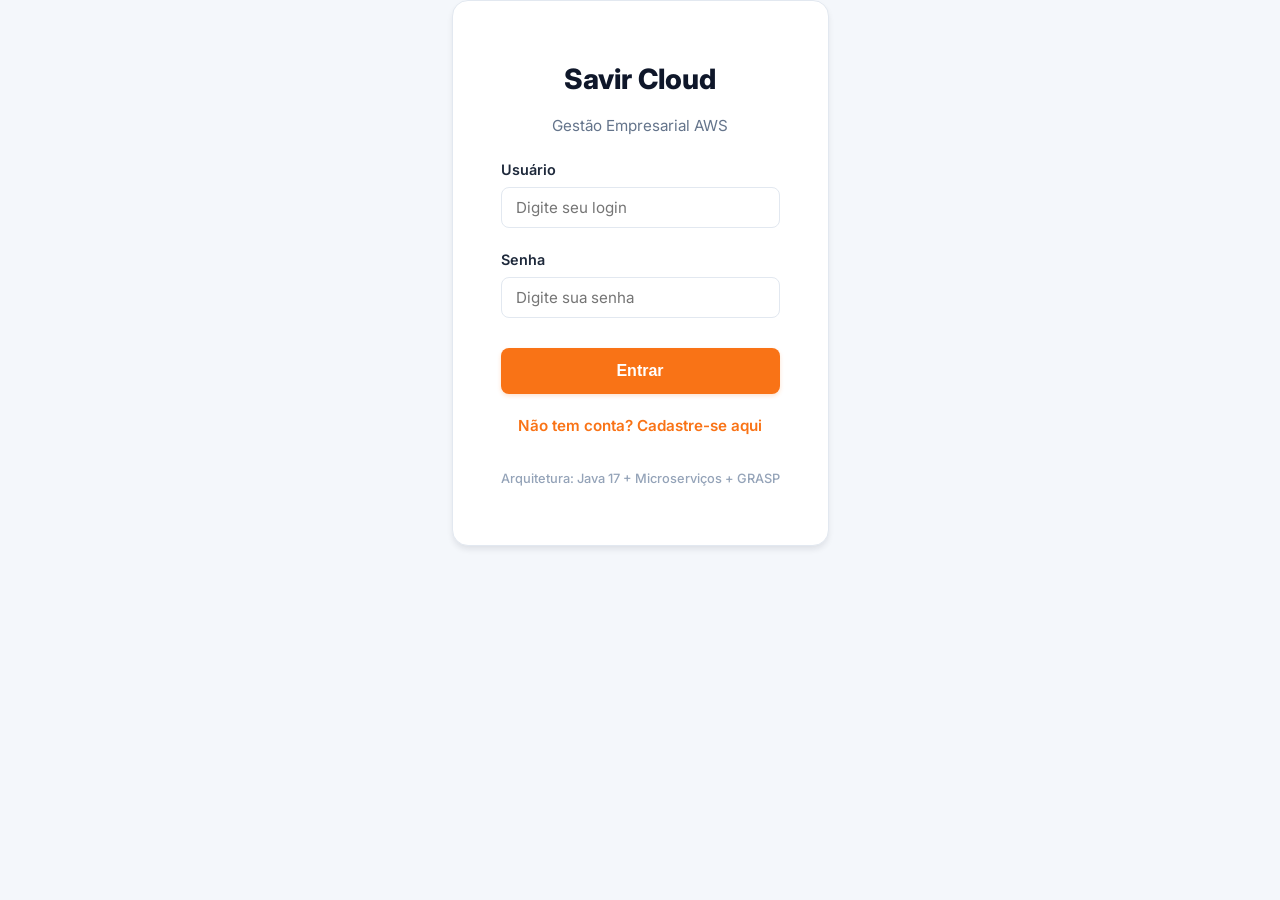
==== commit 4ea38639: "fix: Corrige variável AUTH_URL no form de registro e remove placeholder" ====
--- a/frontend/index.html
+++ b/frontend/index.html
@@ -70,7 +70,7 @@
         </div>
         <div class="form-group">
           <label for="reg-password">Crie uma Senha</label>
-          <input type="password" id="reg-password" placeholder="Mínimo 3 caracteres" required>
+          <input type="password" id="reg-password" required>
         </div>
         <button type="submit" class="btn btn-primary" id="btn-register" style="width:100%; padding:14px; margin-top:10px; justify-content:center;">Criar Conta Grátis</button>
       </form>
@@ -129,7 +129,7 @@
       };
 
       try {
-        const response = await fetch(API_AUTH + '/users', {
+        const response = await fetch(AUTH_URL + '/users', {
           method: 'POST',
           headers: { 'Content-Type': 'application/json' },
           body: JSON.stringify(payload)
--- a/frontend/css/style.css
+++ b/frontend/css/style.css
@@ -351,7 +351,7 @@
 /* Login */
 .login-body { display: flex; align-items: center; justify-content: center; background: var(--bg-color); }
 .login-card { 
-  width: 100%; max-width: 400px; padding: 3rem 2rem; 
+  width: 100%; max-width: 480px; padding: 3.5rem 3rem; 
   border-radius: 16px; 
   background: var(--card-bg);
   border: 1px solid var(--border-color);
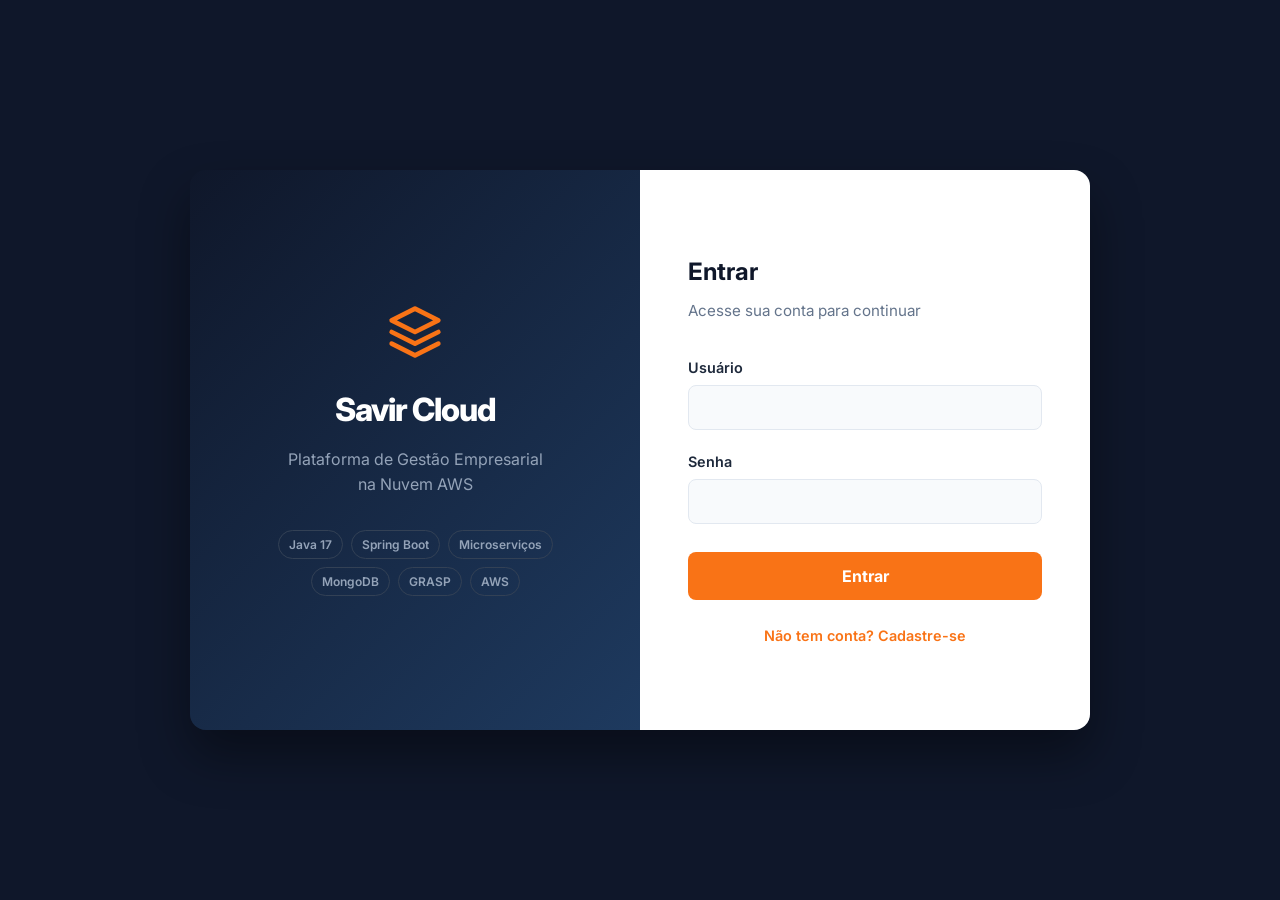
==== commit 20ddab6f: "feat: Tela de login redesenhada split-screen e permissões de propriedade em clientes/produtos" ====
--- a/frontend/index.html
+++ b/frontend/index.html
@@ -6,85 +6,227 @@
   <title>Savir Cloud - Login</title>
   <link rel="stylesheet" href="css/style.css">
   <style>
+    body {
+      background: #0f172a;
+      display: flex;
+      align-items: center;
+      justify-content: center;
+      min-height: 100vh;
+    }
+    .auth-wrapper {
+      display: flex;
+      width: 900px;
+      max-width: 95vw;
+      min-height: 560px;
+      border-radius: 16px;
+      overflow: hidden;
+      box-shadow: 0 25px 50px rgba(0,0,0,0.4);
+    }
+    .auth-brand {
+      flex: 1;
+      background: linear-gradient(135deg, #0f172a 0%, #1e3a5f 100%);
+      display: flex;
+      flex-direction: column;
+      justify-content: center;
+      align-items: center;
+      padding: 3rem;
+      color: #ffffff;
+      text-align: center;
+    }
+    .auth-brand svg {
+      width: 56px; height: 56px;
+      color: #f97316;
+      margin-bottom: 1.5rem;
+    }
+    .auth-brand h1 {
+      font-size: 2rem;
+      font-weight: 800;
+      letter-spacing: -1px;
+      margin-bottom: 0.75rem;
+    }
+    .auth-brand p {
+      font-size: 1rem;
+      color: #94a3b8;
+      line-height: 1.6;
+      max-width: 260px;
+    }
+    .auth-brand .tech-badges {
+      margin-top: 2rem;
+      display: flex;
+      flex-wrap: wrap;
+      gap: 8px;
+      justify-content: center;
+    }
+    .tech-badges span {
+      font-size: 0.75rem;
+      font-weight: 600;
+      padding: 4px 10px;
+      border-radius: 20px;
+      border: 1px solid #334155;
+      color: #94a3b8;
+    }
+    .auth-form-side {
+      flex: 1;
+      background: #ffffff;
+      display: flex;
+      flex-direction: column;
+      justify-content: center;
+      padding: 3rem;
+    }
+    .auth-form-side h2 {
+      font-size: 1.5rem;
+      font-weight: 700;
+      color: #0f172a;
+      margin-bottom: 0.5rem;
+    }
+    .auth-form-side .subtitle {
+      font-size: 0.95rem;
+      color: #64748b;
+      margin-bottom: 2rem;
+    }
+    .auth-form-side .form-group { margin-bottom: 1.25rem; }
+    .auth-form-side .form-group label {
+      display: block;
+      font-size: 0.9rem;
+      font-weight: 600;
+      margin-bottom: 6px;
+      color: #1e293b;
+    }
+    .auth-form-side .form-group input {
+      width: 100%;
+      padding: 12px 14px;
+      border: 1px solid #e2e8f0;
+      border-radius: 8px;
+      font-size: 0.95rem;
+      font-family: 'Inter', sans-serif;
+      transition: all 0.2s;
+      background: #f8fafc;
+    }
+    .auth-form-side .form-group input:focus {
+      outline: none;
+      border-color: #f97316;
+      box-shadow: 0 0 0 3px rgba(249, 115, 22, 0.12);
+      background: #ffffff;
+    }
+    .auth-form-side .btn-submit {
+      width: 100%;
+      padding: 14px;
+      border: none;
+      border-radius: 8px;
+      font-size: 1rem;
+      font-weight: 700;
+      font-family: 'Inter', sans-serif;
+      cursor: pointer;
+      transition: all 0.2s;
+      background: #f97316;
+      color: #ffffff;
+      margin-top: 0.5rem;
+    }
+    .auth-form-side .btn-submit:hover {
+      background: #ea580c;
+      transform: translateY(-1px);
+    }
     .toggle-link {
       display: block;
       text-align: center;
-      margin-top: 20px;
-      color: var(--accent-coral);
+      margin-top: 1.5rem;
+      color: #f97316;
       cursor: pointer;
       font-weight: 600;
-      font-size: 0.95rem;
+      font-size: 0.9rem;
       text-decoration: none;
     }
     .toggle-link:hover { text-decoration: underline; }
+    .toggle-link.muted { color: #64748b; }
+    .msg-box {
+      padding: 10px 14px;
+      border-radius: 8px;
+      margin-bottom: 1rem;
+      font-weight: 600;
+      text-align: center;
+      font-size: 0.9rem;
+    }
+    .msg-box.error { color: #ef4444; background: rgba(239,68,68,0.08); }
+    .msg-box.success { color: #059669; background: rgba(5,150,105,0.08); }
+    .hidden { display: none !important; }
+
+    @media (max-width: 768px) {
+      .auth-brand { display: none; }
+      .auth-wrapper { width: 100%; border-radius: 0; min-height: 100vh; }
+    }
   </style>
 </head>
-<body class="login-body">
-  <div class="login-container">
-    
-    <!-- LOGIN CARD -->
-    <div class="login-card" id="login-view">
-      <h2>Savir Cloud</h2>
-      <p style="text-align:center; color:var(--text-secondary); margin-top:-20px; margin-bottom:20px;">Gestão Empresarial AWS</p>
-      
-      <div id="login-error" class="hidden" style="color:var(--danger); background:rgba(239,68,68,0.1); padding:10px; border-radius:8px; margin-bottom:15px; font-weight:600; text-align:center;"></div>
-      
-      <form id="login-form">
-        <div class="form-group">
-          <label for="login">Usuário</label>
-          <input type="text" id="login" placeholder="Digite seu login" required>
-        </div>
-        <div class="form-group">
-          <label for="password">Senha</label>
-          <input type="password" id="password" placeholder="Digite sua senha" required>
-        </div>
-        <button type="submit" class="btn btn-primary" id="btn-login" style="width:100%; padding:14px; margin-top:10px; justify-content:center;">Entrar</button>
-      </form>
-      
-      <a class="toggle-link" onclick="toggleView('register')">Não tem conta? Cadastre-se aqui</a>
-      
-      <p style="text-align:center; margin-top:30px; color:#94a3b8; font-size:0.8rem; font-weight:500;">
-        Arquitetura: Java 17 + Microserviços + GRASP
-      </p>
+<body>
+  <div class="auth-wrapper">
+    <!-- Left: Brand Panel -->
+    <div class="auth-brand">
+      <svg viewBox="0 0 24 24" fill="none" stroke="currentColor" stroke-width="2" stroke-linecap="round" stroke-linejoin="round"><path d="M12 2L2 7l10 5 10-5-10-5zM2 17l10 5 10-5M2 12l10 5 10-5"/></svg>
+      <h1>Savir Cloud</h1>
+      <p>Plataforma de Gestão Empresarial na Nuvem AWS</p>
+      <div class="tech-badges">
+        <span>Java 17</span>
+        <span>Spring Boot</span>
+        <span>Microserviços</span>
+        <span>MongoDB</span>
+        <span>GRASP</span>
+        <span>AWS</span>
+      </div>
     </div>
 
-    <!-- REGISTER CARD -->
-    <div class="login-card hidden" id="register-view">
-      <h2>Criar Conta</h2>
-      <p style="text-align:center; color:var(--text-secondary); margin-top:-20px; margin-bottom:20px;">Junte-se ao Savir Cloud</p>
-      
-      <div id="register-msg" class="hidden" style="padding:10px; border-radius:8px; margin-bottom:15px; font-weight:600; text-align:center;"></div>
-      
-      <form id="register-form">
-        <div class="form-group">
-          <label for="reg-name">Nome Completo</label>
-          <input type="text" id="reg-name" placeholder="Ex: João Silva" required>
-        </div>
-        <div class="form-group">
-          <label for="reg-email">E-mail</label>
-          <input type="email" id="reg-email" placeholder="Ex: joao@email.com" required>
-        </div>
-        <div class="form-group">
-          <label for="reg-login">Login de Usuário</label>
-          <input type="text" id="reg-login" placeholder="Ex: joao.silva" required>
-        </div>
-        <div class="form-group">
-          <label for="reg-password">Crie uma Senha</label>
-          <input type="password" id="reg-password" required>
-        </div>
-        <button type="submit" class="btn btn-primary" id="btn-register" style="width:100%; padding:14px; margin-top:10px; justify-content:center;">Criar Conta Grátis</button>
-      </form>
-      
-      <a class="toggle-link" style="color:var(--text-secondary)" onclick="toggleView('login')">Voltar para o Login</a>
+    <!-- Right: Forms -->
+    <div class="auth-form-side">
+      <!-- LOGIN VIEW -->
+      <div id="login-view">
+        <h2>Entrar</h2>
+        <p class="subtitle">Acesse sua conta para continuar</p>
+        <div id="login-error" class="msg-box error hidden"></div>
+        <form id="login-form">
+          <div class="form-group">
+            <label for="login">Usuário</label>
+            <input type="text" id="login" required>
+          </div>
+          <div class="form-group">
+            <label for="password">Senha</label>
+            <input type="password" id="password" required>
+          </div>
+          <button type="submit" class="btn-submit" id="btn-login">Entrar</button>
+        </form>
+        <a class="toggle-link" onclick="toggleView('register')">Não tem conta? Cadastre-se</a>
+      </div>
+
+      <!-- REGISTER VIEW -->
+      <div id="register-view" class="hidden">
+        <h2>Criar Conta</h2>
+        <p class="subtitle">Junte-se ao Savir Cloud</p>
+        <div id="register-msg" class="msg-box hidden"></div>
+        <form id="register-form">
+          <div class="form-group">
+            <label for="reg-name">Nome Completo</label>
+            <input type="text" id="reg-name" required>
+          </div>
+          <div class="form-group">
+            <label for="reg-email">E-mail</label>
+            <input type="email" id="reg-email" required>
+          </div>
+          <div class="form-group">
+            <label for="reg-login">Login</label>
+            <input type="text" id="reg-login" required>
+          </div>
+          <div class="form-group">
+            <label for="reg-password">Senha</label>
+            <input type="password" id="reg-password" required>
+          </div>
+          <button type="submit" class="btn-submit" id="btn-register">Criar Conta</button>
+        </form>
+        <a class="toggle-link muted" onclick="toggleView('login')">Já tem conta? Faça login</a>
+      </div>
     </div>
-
   </div>
 
   <script src="js/app.js"></script>
   <script>
     if (isLoggedIn()) window.location.href = 'dashboard.html';
 
-    // View Toggling
     function toggleView(view) {
       document.getElementById('login-error').classList.add('hidden');
       document.getElementById('register-msg').classList.add('hidden');
@@ -97,7 +239,6 @@
       }
     }
 
-    // Login Form
     document.getElementById('login-form').addEventListener('submit', async (e) => {
       e.preventDefault();
       const btn = document.getElementById('btn-login');
@@ -112,51 +253,40 @@
       }
     });
 
-    // Register Form
     document.getElementById('register-form').addEventListener('submit', async (e) => {
       e.preventDefault();
       const btn = document.getElementById('btn-register');
       const msgBox = document.getElementById('register-msg');
-      btn.textContent = 'Criando conta...'; btn.disabled = true;
+      btn.textContent = 'Criando...'; btn.disabled = true;
       msgBox.classList.add('hidden');
-      
+
       const payload = {
         name: document.getElementById('reg-name').value,
         email: document.getElementById('reg-email').value,
         login: document.getElementById('reg-login').value,
         password: document.getElementById('reg-password').value,
-        profile: 'Usuário' // Default profile
+        profile: 'Usuário'
       };
 
       try {
-        const response = await fetch(AUTH_URL + '/users', {
+        const response = await fetch(AUTH_URL + '/api/users', {
           method: 'POST',
           headers: { 'Content-Type': 'application/json' },
           body: JSON.stringify(payload)
         });
-        
         if (!response.ok) {
           const errData = await response.json();
           throw new Error(errData.error || 'Erro ao criar conta');
         }
-        
-        // Success
-        msgBox.textContent = 'Conta criada com sucesso! Faça login para entrar.';
-        msgBox.style.color = '#10b981'; // Success Green
-        msgBox.style.background = 'rgba(16, 185, 129, 0.1)';
-        msgBox.classList.remove('hidden');
-        
+        msgBox.textContent = 'Conta criada! Redirecionando para o login...';
+        msgBox.className = 'msg-box success';
         document.getElementById('register-form').reset();
-        btn.textContent = 'Criar Conta Grátis'; btn.disabled = false;
-        
-        // Auto-switch to login after 2 seconds
-        setTimeout(() => toggleView('login'), 2000);
+        btn.textContent = 'Criar Conta'; btn.disabled = false;
+        setTimeout(() => toggleView('login'), 1500);
       } catch (ex) {
         msgBox.textContent = ex.message;
-        msgBox.style.color = 'var(--danger)';
-        msgBox.style.background = 'rgba(239, 68, 68, 0.1)';
-        msgBox.classList.remove('hidden');
-        btn.textContent = 'Criar Conta Grátis'; btn.disabled = false;
+        msgBox.className = 'msg-box error';
+        btn.textContent = 'Criar Conta'; btn.disabled = false;
       }
     });
   </script>
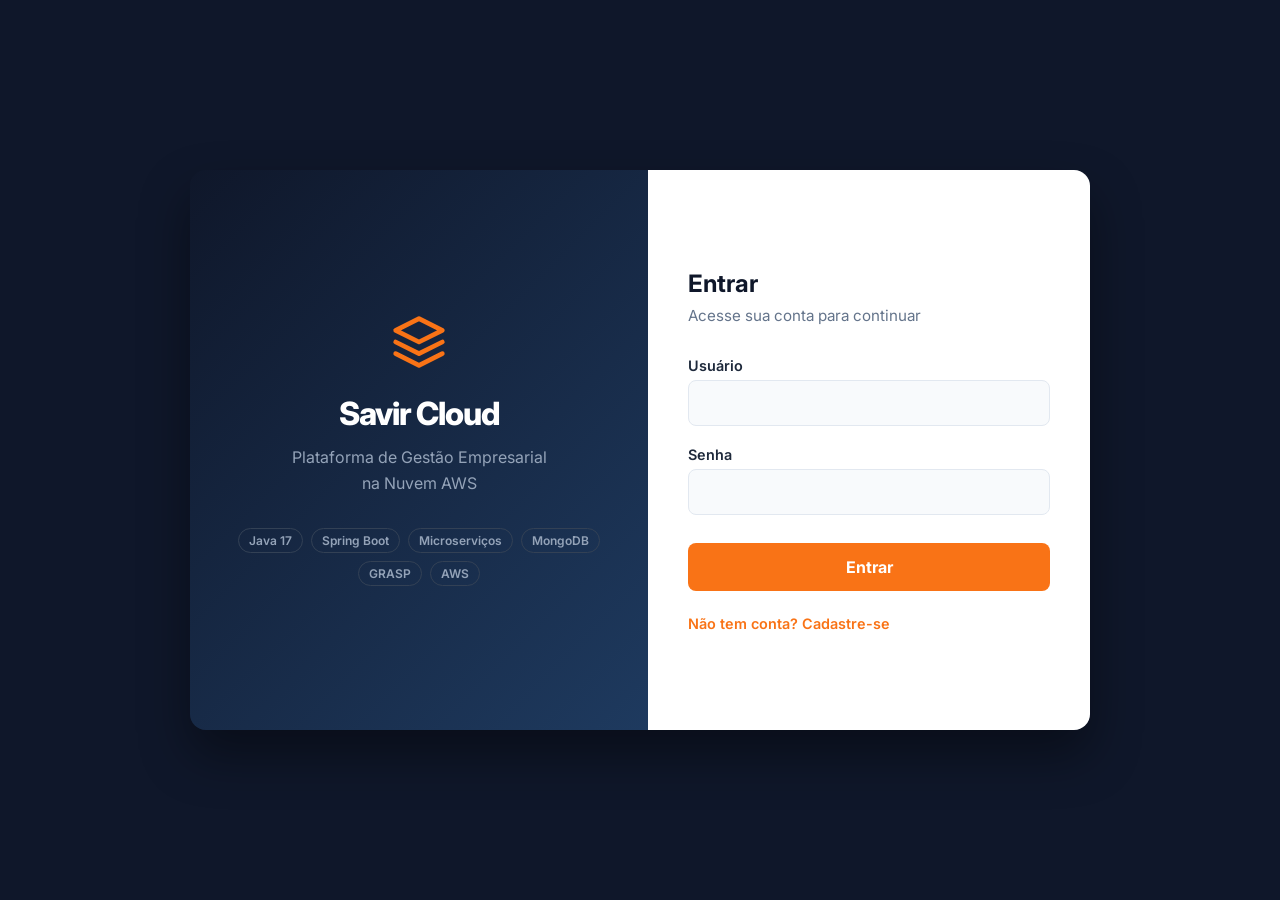
==== commit 2d4cf514: "fix: Login 100% mobile-friendly - remove conflito CSS, fundo branco no celular, previne zoom iOS" ====
--- a/frontend/index.html
+++ b/frontend/index.html
@@ -4,24 +4,36 @@
   <meta charset="UTF-8">
   <meta name="viewport" content="width=device-width, initial-scale=1.0">
   <title>Savir Cloud - Login</title>
-  <link rel="stylesheet" href="css/style.css">
+  <link rel="preconnect" href="https://fonts.googleapis.com">
+  <link href="https://fonts.googleapis.com/css2?family=Inter:wght@400;600;700;800&display=swap" rel="stylesheet">
   <style>
+    *, *::before, *::after { box-sizing: border-box; margin: 0; padding: 0; }
+
     body {
+      font-family: 'Inter', -apple-system, BlinkMacSystemFont, 'Segoe UI', Roboto, sans-serif;
       background: #0f172a;
       display: flex;
       align-items: center;
       justify-content: center;
       min-height: 100vh;
-    }
+      min-height: 100dvh;
+      padding: 0;
+      -webkit-font-smoothing: antialiased;
+      -webkit-text-size-adjust: 100%;
+    }
+
+    /* ===== SPLIT LAYOUT ===== */
     .auth-wrapper {
       display: flex;
       width: 900px;
-      max-width: 95vw;
+      max-width: 100vw;
       min-height: 560px;
       border-radius: 16px;
       overflow: hidden;
       box-shadow: 0 25px 50px rgba(0,0,0,0.4);
     }
+
+    /* Left: Brand */
     .auth-brand {
       flex: 1;
       background: linear-gradient(135deg, #0f172a 0%, #1e3a5f 100%);
@@ -33,126 +45,95 @@
       color: #ffffff;
       text-align: center;
     }
-    .auth-brand svg {
-      width: 56px; height: 56px;
-      color: #f97316;
-      margin-bottom: 1.5rem;
-    }
-    .auth-brand h1 {
-      font-size: 2rem;
-      font-weight: 800;
-      letter-spacing: -1px;
-      margin-bottom: 0.75rem;
-    }
-    .auth-brand p {
-      font-size: 1rem;
-      color: #94a3b8;
-      line-height: 1.6;
-      max-width: 260px;
-    }
-    .auth-brand .tech-badges {
-      margin-top: 2rem;
-      display: flex;
-      flex-wrap: wrap;
-      gap: 8px;
-      justify-content: center;
-    }
+    .auth-brand svg { width: 56px; height: 56px; color: #f97316; margin-bottom: 1.5rem; }
+    .auth-brand h1 { font-size: 2rem; font-weight: 800; letter-spacing: -1px; margin-bottom: 0.75rem; }
+    .auth-brand p { font-size: 1rem; color: #94a3b8; line-height: 1.6; max-width: 260px; }
+    .tech-badges { margin-top: 2rem; display: flex; flex-wrap: wrap; gap: 8px; justify-content: center; }
     .tech-badges span {
-      font-size: 0.75rem;
-      font-weight: 600;
-      padding: 4px 10px;
-      border-radius: 20px;
-      border: 1px solid #334155;
-      color: #94a3b8;
-    }
+      font-size: 0.75rem; font-weight: 600; padding: 4px 10px;
+      border-radius: 20px; border: 1px solid #334155; color: #94a3b8;
+    }
+
+    /* Right: Form */
     .auth-form-side {
       flex: 1;
       background: #ffffff;
       display: flex;
       flex-direction: column;
       justify-content: center;
-      padding: 3rem;
-    }
-    .auth-form-side h2 {
-      font-size: 1.5rem;
-      font-weight: 700;
-      color: #0f172a;
-      margin-bottom: 0.5rem;
-    }
-    .auth-form-side .subtitle {
-      font-size: 0.95rem;
-      color: #64748b;
-      margin-bottom: 2rem;
-    }
-    .auth-form-side .form-group { margin-bottom: 1.25rem; }
-    .auth-form-side .form-group label {
-      display: block;
-      font-size: 0.9rem;
-      font-weight: 600;
-      margin-bottom: 6px;
-      color: #1e293b;
-    }
-    .auth-form-side .form-group input {
-      width: 100%;
-      padding: 12px 14px;
-      border: 1px solid #e2e8f0;
-      border-radius: 8px;
-      font-size: 0.95rem;
+      padding: 2.5rem;
+    }
+    .auth-form-side h2 { font-size: 1.5rem; font-weight: 700; color: #0f172a; margin-bottom: 0.5rem; }
+    .auth-form-side .subtitle { font-size: 0.95rem; color: #64748b; margin-bottom: 2rem; }
+
+    .form-group { margin-bottom: 1.25rem; }
+    .form-group label {
+      display: block; font-size: 0.9rem; font-weight: 600;
+      margin-bottom: 6px; color: #1e293b;
+    }
+    .form-group input {
+      width: 100%; padding: 12px 14px;
+      border: 1px solid #e2e8f0; border-radius: 8px;
+      font-size: 16px; /* 16px prevents iOS zoom */
       font-family: 'Inter', sans-serif;
-      transition: all 0.2s;
+      transition: border-color 0.2s, box-shadow 0.2s;
       background: #f8fafc;
-    }
-    .auth-form-side .form-group input:focus {
-      outline: none;
-      border-color: #f97316;
+      -webkit-appearance: none;
+      appearance: none;
+    }
+    .form-group input:focus {
+      outline: none; border-color: #f97316;
       box-shadow: 0 0 0 3px rgba(249, 115, 22, 0.12);
       background: #ffffff;
     }
-    .auth-form-side .btn-submit {
-      width: 100%;
-      padding: 14px;
-      border: none;
-      border-radius: 8px;
-      font-size: 1rem;
-      font-weight: 700;
+
+    .btn-submit {
+      width: 100%; padding: 14px; border: none; border-radius: 8px;
+      font-size: 1rem; font-weight: 700;
       font-family: 'Inter', sans-serif;
-      cursor: pointer;
-      transition: all 0.2s;
-      background: #f97316;
-      color: #ffffff;
+      cursor: pointer; transition: background 0.2s;
+      background: #f97316; color: #ffffff;
       margin-top: 0.5rem;
-    }
-    .auth-form-side .btn-submit:hover {
-      background: #ea580c;
-      transform: translateY(-1px);
-    }
+      -webkit-appearance: none;
+      appearance: none;
+    }
+    .btn-submit:hover { background: #ea580c; }
+    .btn-submit:active { background: #c2410c; }
+    .btn-submit:disabled { opacity: 0.7; cursor: not-allowed; }
+
     .toggle-link {
-      display: block;
-      text-align: center;
-      margin-top: 1.5rem;
-      color: #f97316;
-      cursor: pointer;
-      font-weight: 600;
-      font-size: 0.9rem;
-      text-decoration: none;
+      display: block; text-align: center; margin-top: 1.5rem;
+      color: #f97316; cursor: pointer; font-weight: 600;
+      font-size: 0.9rem; text-decoration: none; background: none; border: none;
+      font-family: inherit;
     }
     .toggle-link:hover { text-decoration: underline; }
     .toggle-link.muted { color: #64748b; }
+
     .msg-box {
-      padding: 10px 14px;
-      border-radius: 8px;
-      margin-bottom: 1rem;
-      font-weight: 600;
-      text-align: center;
-      font-size: 0.9rem;
+      padding: 10px 14px; border-radius: 8px; margin-bottom: 1rem;
+      font-weight: 600; text-align: center; font-size: 0.9rem;
     }
     .msg-box.error { color: #ef4444; background: rgba(239,68,68,0.08); }
     .msg-box.success { color: #059669; background: rgba(5,150,105,0.08); }
+
     .hidden { display: none !important; }
 
+    /* ===== MOBILE ===== */
     @media (max-width: 768px) {
+      body { background: #ffffff; }
       .auth-brand { display: none; }
-      .auth-wrapper { width: 100%; border-radius: 0; min-height: 100vh; }
+      .auth-wrapper {
+        width: 100%; max-width: 100%;
+        border-radius: 0; min-height: 100vh; min-height: 100dvh;
+        box-shadow: none;
+      }
+      .auth-form-side {
+        padding: 2rem 1.5rem;
+        justify-content: flex-start;
+        padding-top: 15vh;
+      }
+      .auth-form-side h2 { font-size: 1.75rem; }
     }
   </style>
 </head>
@@ -183,15 +164,15 @@
         <form id="login-form">
           <div class="form-group">
             <label for="login">Usuário</label>
-            <input type="text" id="login" required>
+            <input type="text" id="login" autocomplete="username" required>
           </div>
           <div class="form-group">
             <label for="password">Senha</label>
-            <input type="password" id="password" required>
+            <input type="password" id="password" autocomplete="current-password" required>
           </div>
           <button type="submit" class="btn-submit" id="btn-login">Entrar</button>
         </form>
-        <a class="toggle-link" onclick="toggleView('register')">Não tem conta? Cadastre-se</a>
+        <button class="toggle-link" onclick="toggleView('register')">Não tem conta? Cadastre-se</button>
       </div>
 
       <!-- REGISTER VIEW -->
@@ -202,23 +183,23 @@
         <form id="register-form">
           <div class="form-group">
             <label for="reg-name">Nome Completo</label>
-            <input type="text" id="reg-name" required>
+            <input type="text" id="reg-name" autocomplete="name" required>
           </div>
           <div class="form-group">
             <label for="reg-email">E-mail</label>
-            <input type="email" id="reg-email" required>
+            <input type="email" id="reg-email" autocomplete="email" required>
           </div>
           <div class="form-group">
             <label for="reg-login">Login</label>
-            <input type="text" id="reg-login" required>
+            <input type="text" id="reg-login" autocomplete="username" required>
           </div>
           <div class="form-group">
             <label for="reg-password">Senha</label>
-            <input type="password" id="reg-password" required>
+            <input type="password" id="reg-password" autocomplete="new-password" required>
           </div>
           <button type="submit" class="btn-submit" id="btn-register">Criar Conta</button>
         </form>
-        <a class="toggle-link muted" onclick="toggleView('login')">Já tem conta? Faça login</a>
+        <button class="toggle-link muted" onclick="toggleView('login')">Já tem conta? Faça login</button>
       </div>
     </div>
   </div>
@@ -275,7 +256,7 @@
           body: JSON.stringify(payload)
         });
         if (!response.ok) {
-          const errData = await response.json();
+          const errData = await response.json().catch(() => ({ error: 'Erro ao criar conta' }));
           throw new Error(errData.error || 'Erro ao criar conta');
         }
         msgBox.textContent = 'Conta criada! Redirecionando para o login...';
